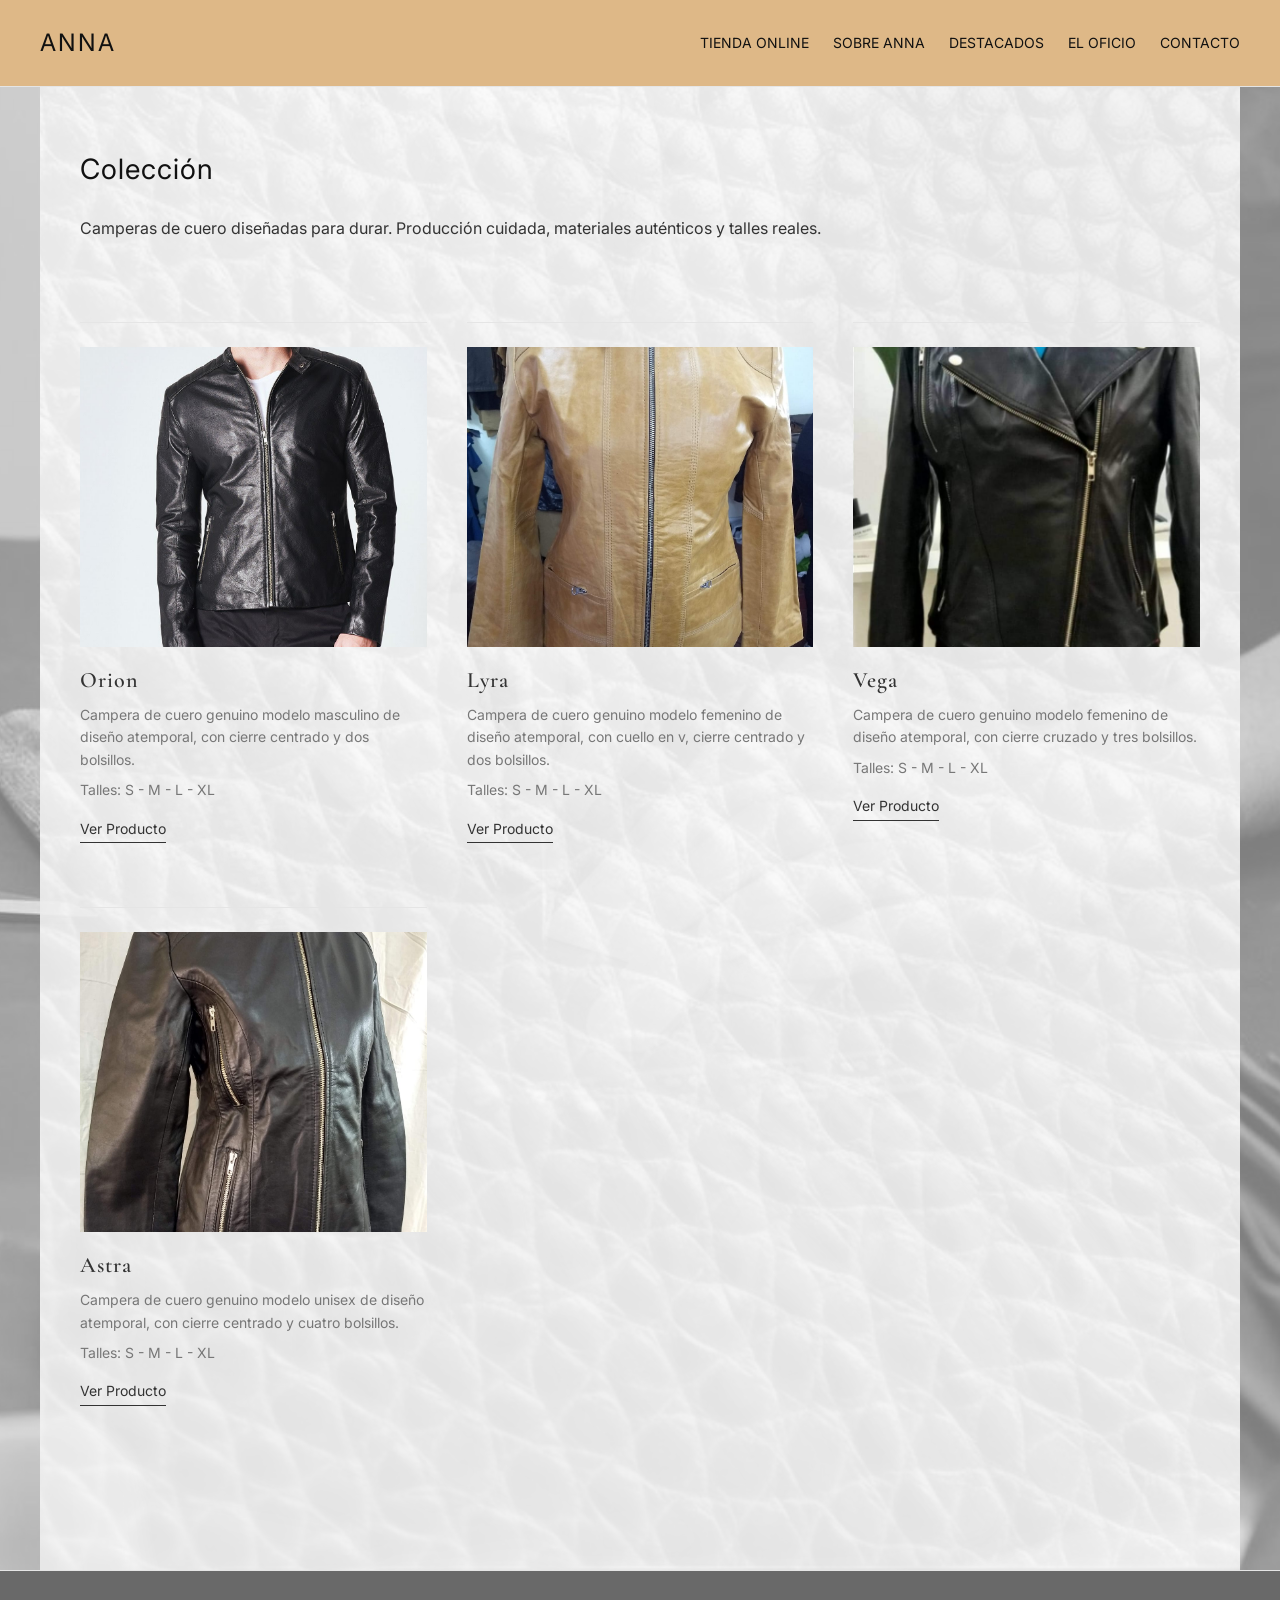
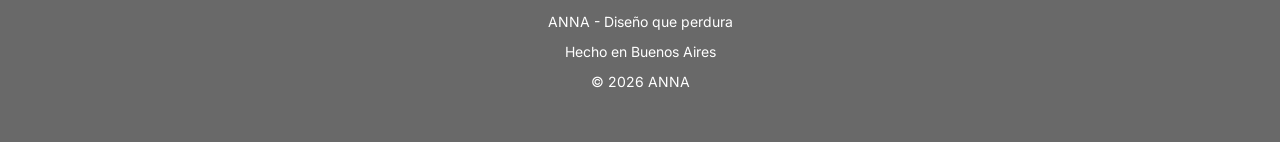
==== pages/coleccion.html @ 4c932712 "se agrega archivos version uno proyecto" ====
<!DOCTYPE html>
<html lang="en">
<head>
    <meta charset="UTF-8">
    <meta name="viewport" content="width=device-width, initial-scale=1.0">
    <link rel="stylesheet" href="../styles/styles.css">
    <link rel="preconnect" href="https://fonts.googleapis.com">
    <link rel="preconnect" href="https://fonts.gstatic.com" crossorigin>
    <link href="https://fonts.googleapis.com/css2?family=Inter:wght@300;400;500&family=Cormorant+Garamond:wght@400;500&display=swap" rel="stylesheet">
    <link href="https://fonts.googleapis.com/css2?family=Inter:wght@300;400;500&family=Cormorant+Garamond:wght@400;500&family=Playfair+Display:wght@400;500&display=swap" rel="stylesheet">
    <title>ANNA - Colección</title>
</head>

<body>
    <!-- HEADER -->
    <header>
        <div>
            <!-- LOGO -->
            <a href="../index.html">
                <h1>ANNA</h1>
            </a>
        </div>

        <nav>
            <ul>
                <li><a href="#">Tienda Online</a></li>
                <li><a href="../index.html#sobre-anna">Sobre ANNA</a></li>
                <li><a href="../index.html#destacados">Destacados</a></li>
                <li><a href="../index.html#oficio">El Oficio</a></li>
                <li><a href="../index.html#contacto">Contacto</a></li>
            </ul>
        </nav>

    </header>

    <!-- MAIN -->
    <main>
        <!-- INTRO COLECCIÓN -->
        <div class="contenedor">

            <section>
                <h2>Colección</h2>
                <p>
                    Camperas de cuero diseñadas para durar.
                    Producción cuidada, materiales auténticos y talles reales.
                </p>
            </section>

            <!-- LISTADO DE PRODUCTOS -->
            <section>

                <div class="grilla-productos">

                    <article>
                        <div class="imagen-producto">
                            <img src="../images/modelo-orion-01.png" alt="Campera de cuero">
                        </div>
                        
                        <h3>Orion</h3>
                        <p>Campera de cuero genuino modelo masculino de diseño atemporal, con cierre centrado y dos bolsillos.</p>
                        <p>Talles: S - M - L - XL</p>
                        <a href="#" class="btn-secundario">Ver Producto</a>
                    </article>

                    <article>
                        <div class="imagen-producto">
                            <img src="../images/modelo-lyra-01.png" alt="Campera de cuero">
                        </div>
                        
                        <h3>Lyra</h3>
                        <p>Campera de cuero genuino modelo femenino de diseño atemporal, con cuello en v, cierre centrado y dos bolsillos.</p>
                        <p>Talles: S - M - L - XL</p>
                        <a href="#" class="btn-secundario">Ver Producto</a>
                    </article>

                    <article>
                        <div class="imagen-producto">
                            <img src="../images/modelo-vega-01.png" alt="Campera de cuero">
                        </div>

                        <h3>Vega</h3>
                        <p>Campera de cuero genuino modelo femenino de diseño atemporal, con cierre cruzado y tres bolsillos.</p>
                        <p>Talles: S - M - L - XL</p>
                        <a href="#" class="btn-secundario">Ver Producto</a>
                    </article>

                    <article>
                        <div class="imagen-producto">
                            <img src="../images/modelo-astra-01.png" alt="Campera de cuero">
                        </div>

                        <h3>Astra</h3>
                        <p>Campera de cuero genuino modelo unisex de diseño atemporal, con cierre centrado y cuatro bolsillos.</p>
                        <p>Talles: S - M - L - XL</p>
                        <a href="#" class="btn-secundario">Ver Producto</a>
                    </article>

                </div>

            </section>

        </div>
    </main>

    <!-- FOOTER -->
    <footer>
        <p>ANNA - Diseño que perdura</p>
        <p>Hecho en Buenos Aires</p>
        <p>&copy; 2026 ANNA</p>
    </footer>

</body>
</html>
---- styles/styles.css ----
/* RESET */
* {
    margin: 0;
    padding: 0;
    box-sizing: border-box;
}

/* VARIABLES DE COLOR */
:root {
    --negro: #111;
    --gris-oscuro: #333;
    --gris-medio: #777;
    --gris-claro: #e5e5e5;
    --blanco: #fff;
}

/* ESTILOS GENERALES */
body {
    font-family: 'Inter', sans-serif;
    background-color: var(--blanco);
    color: var(--gris-oscuro);
    line-height: 1.6;
}

/* LINKS */
a {
    text-decoration: none;
    color: var(--negro);
}

a:hover {
    opacity: 0.7;
}

/* HEADER */
header {
    display: flex;
    justify-content: space-between;
    align-items: center;
    padding: 24px 40px;
    border-bottom: 1px solid var(--gris-claro);
    /* Opcion 1 burlywood */
    /* Opcion 2 whitesmoke */
    background-color: burlywood;
}

header h1 {
    font-size: 24px;
    letter-spacing: 2px;
    font-weight: normal;
}

/* NAV */
nav ul {
    list-style: none;
    display: flex;
    gap: 24px;
}

nav a {
    font-size: 14px;
    text-transform: uppercase;
    color: var(--negro);
}

/* MAIN */
main {
    position: relative;
    width: 100%;
    z-index: 1;
}

    /* CAPA 1: FONDO TOTAL */
main::before {
    content: "";
    position: absolute;
    inset: 0;

    background-image: url("../images/taller-fondo.jpg");
    background-size: cover;
    background-position: center;

    filter: grayscale(100%);
    opacity: 0.50;

    z-index: -2;
}

    /* CAPA 2: CONTENIDO */
.contenedor {
    position: relative;
    max-width: 1200px;
    margin: 0 auto;
    padding: 60px 40px;

    background-color: rgba(255, 255, 255, 0.92);

    z-index: 1;
}

    /* CAPA 2: FONDO */
.contenedor::before {
    content: "";
    position: absolute;
    inset: 0;

    background-image: url("../images/cuero-fondo.jpg");
    background-size: cover;
    background-position: center;

    filter: grayscale(100%);
    opacity: 0.08;

    z-index: -1;
}
    

/* SECCIONES */
section {
    margin-bottom: 80px;
}

section h2 {
    font-size: 28px;
    font-weight: normal;
    margin-bottom: 24px;
    color: var(--negro);
}

/* HERO / PRESENTACION */
#hero {
    position: relative;
    padding: 80px 40px;
    margin-bottom: 100px;

    display: flex;
    flex-direction: column;
    justify-content: center;

    z-index: 1;
}

#hero::before {
    content: "";
    position: absolute;
    inset: 0;

    background-image: url("../images/fondo-hero.jpeg");
    background-size: cover;
    background-position: center;

    z-index: -1;
}

#hero h2 {
    font-family: 'Playfair Display', serif;
    font-size: 48px;
    font-weight: 500;
    line-height: 1.2;
    margin-bottom: 24px;
    color: whitesmoke;
}

#hero p {
    font-family: 'Inter', sans-serif;
    font-size: 16px;
    max-width: 500px;
    margin-bottom: 40px;
    color: whitesmoke;
}

#hero a {
    font-size: 14px;  
    padding-bottom: 4px;
}

/* DESTACADOS / COLECCIÓN */
section h2 {
    font-family: 'Inter', sans-serif;
    font-size: 28px;
    font-weight: 400;
    letter-spacing: 1px;
}

section article {
    border-top: 1px solid var(--gris-claro);
    padding: 24px 0;
}

section article h3 {
    font-size: 20px;
    font-weight: normal;
    margin-bottom: 8px;
}

section article p {
    font-size: 14px;
    color: var(--gris-medio);
    margin-bottom: 8px;
}

section article a {
    font-size: 14px;
    border-bottom: 1px solid var(--gris-oscuro);
    padding-bottom: 2px;
}

/* CONTACTO */
main div section ul {
    padding-top: 16px;
    display: flex;
    justify-content: space-around;
    align-items: center;
    gap: 8px;
}

#contacto ul {
    list-style: none;
}

#contacto li {
    margin-bottom: 12px;
}

#contacto p {
    padding-bottom: 12px;
}

/* FOOTER */
footer {
    border-top: 1px solid var(--gris-claro);
    padding: 40px;
    text-align: center;
    font-size: 14px;
    color: var(--blanco);
    background-color: dimgrey;
}

footer p {
    margin-bottom: 8px;
}

/* GRILLA DE PRODUCTOS */
.grilla-productos {
    display: grid;
    grid-template-columns: repeat(3, 1fr);
    gap: 40px;
}

.grilla-productos article {
    border-top: 1px solid var(--gris-claro);
    padding-top: 24px;
}

.grilla-productos article a {
    display: inline-block;
    margin-top: 8px;
}

.grilla-productos article h3 {
    font-family: 'Cormorant Garamond', serif;
    font-size: 22px;
    font-weight: 580;
    letter-spacing: 1px;
    margin-bottom: 6px;
}

/* IMAGENES DE PRODUCTO */
.imagen-producto {
    width: 100%;
    height: 300px;
    overflow: hidden;
    margin-bottom: 16px;
}

.imagen-producto img {
    width: 100%;
    height: 100%;
    object-fit: cover;
    display: block;
}

/* BOTON PRINCIPAL */
.btn-principal{
    display: inline-block;
    align-self: flex-end;
    margin-top: 40px;
    padding: 14px 32px;

    border: 1px solid var(--negro);
    color: var(--negro);
    background-color: burlywood;

    font-family: 'Inter', sans-serif;
    font-size: 14px;
    letter-spacing: 1px;
    text-transform: uppercase;

    transition: var(--negro) 0.3s ease, color 0.3s ease;
}

.btn-principal:hover {
    background-color: var(--negro);
    color: var(--blanco);
}

/* BOTON SECUNDARIO */
.btn-secundario {
    font-family: 'Inter', sans-serif;
    font-size: 14px;
    color: var(--gris-oscuro);
    border-bottom: 1px solid var(--gris-oscuro);
    padding-bottom: 2px;

    transition: opacity 0.2s ease;
}

.btn-secundario:hover {
    opacity: 0.6;
}
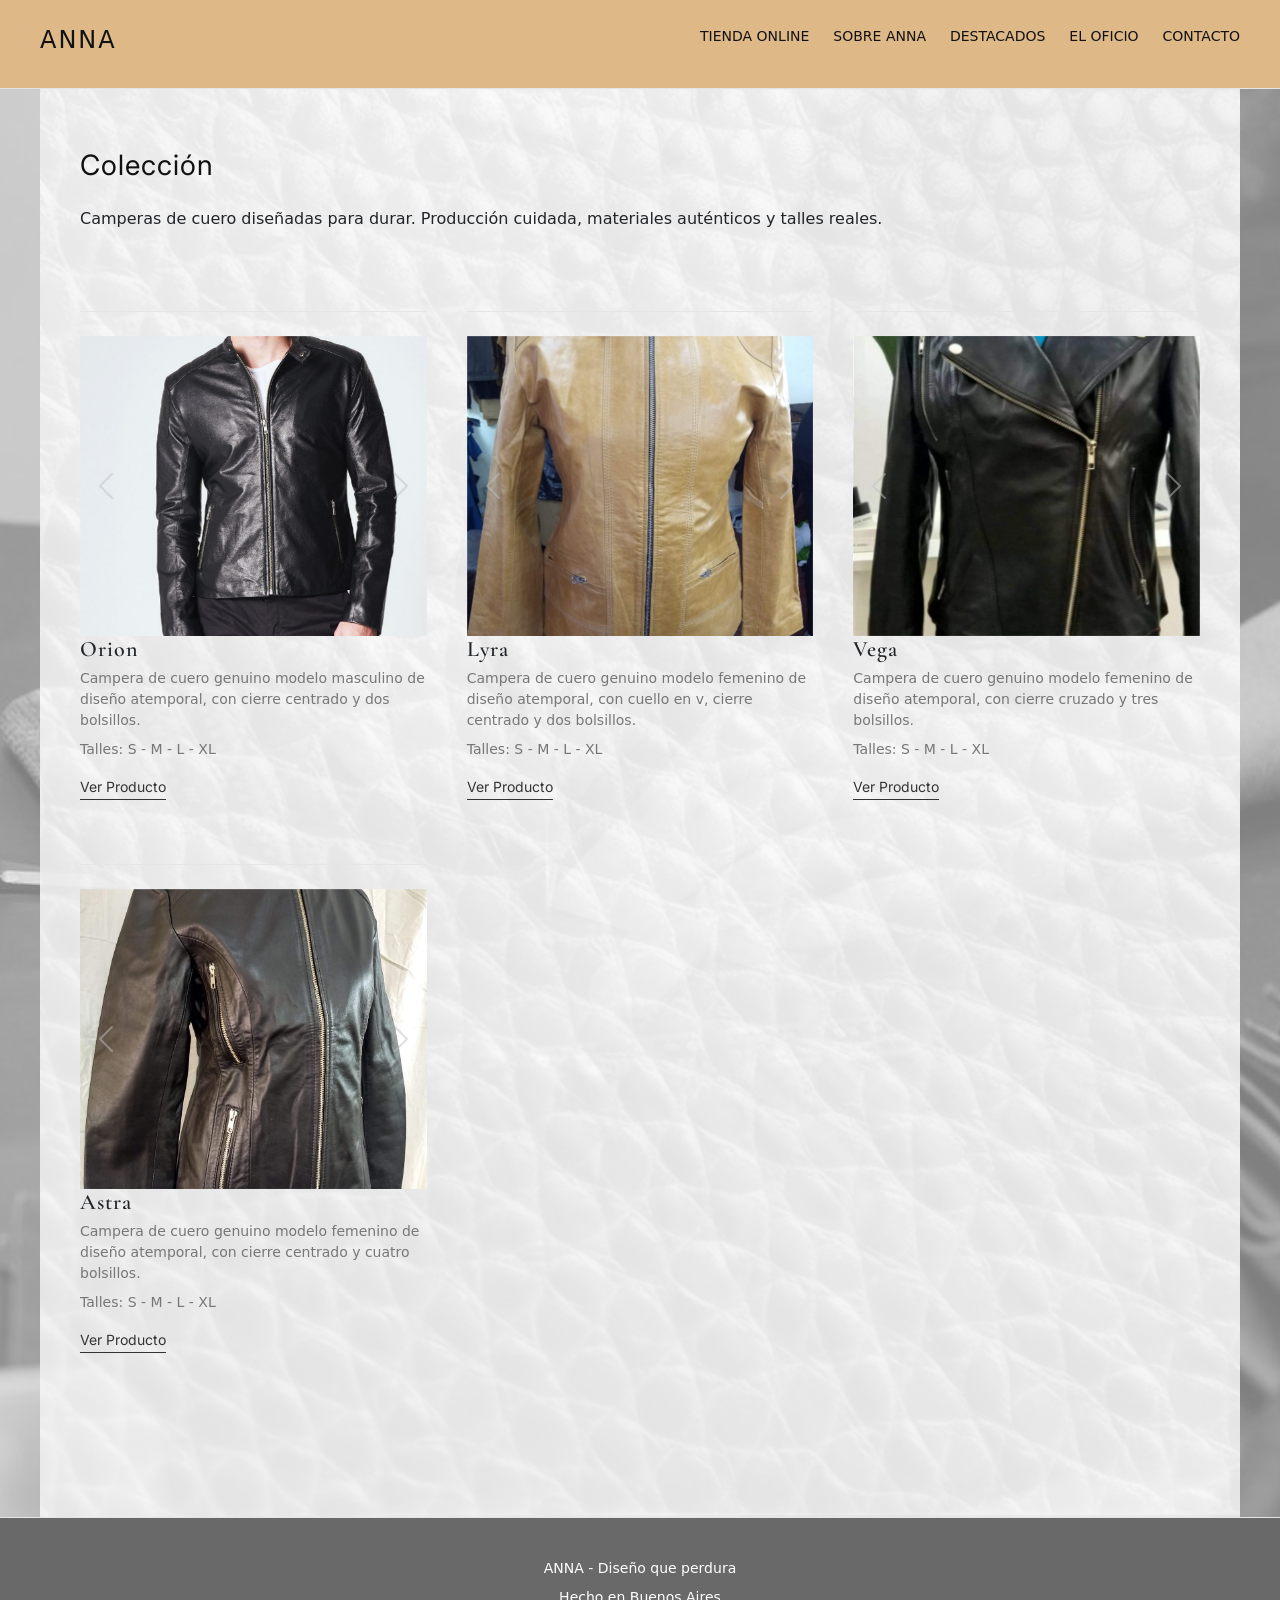
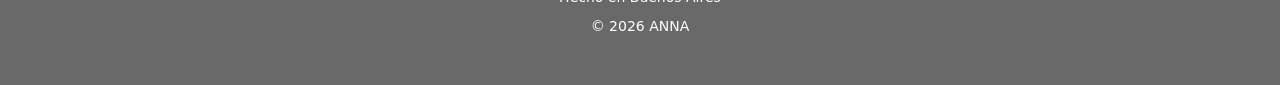
==== commit 06f0c961: "integro carrusel bootstrap en las imagenes de los productos" ====
--- a/pages/coleccion.html
+++ b/pages/coleccion.html
@@ -8,6 +8,7 @@
     <link rel="preconnect" href="https://fonts.gstatic.com" crossorigin>
     <link href="https://fonts.googleapis.com/css2?family=Inter:wght@300;400;500&family=Cormorant+Garamond:wght@400;500&display=swap" rel="stylesheet">
     <link href="https://fonts.googleapis.com/css2?family=Inter:wght@300;400;500&family=Cormorant+Garamond:wght@400;500&family=Playfair+Display:wght@400;500&display=swap" rel="stylesheet">
+    <link href="https://cdn.jsdelivr.net/npm/bootstrap@5.3.3/dist/css/bootstrap.min.css" rel="stylesheet">
     <title>ANNA - Colección</title>
 </head>
 
@@ -16,7 +17,7 @@
     <header>
         <div>
             <!-- LOGO -->
-            <a href="../index.html">
+            <a href="../index.html" class="logo">
                 <h1>ANNA</h1>
             </a>
         </div>
@@ -52,8 +53,34 @@
                 <div class="grilla-productos">
 
                     <article>
-                        <div class="imagen-producto">
-                            <img src="../images/modelo-orion-01.png" alt="Campera de cuero">
+                        <div id="carousel-orion" class="carousel slide" data-bs-ride="carousel">
+
+                            <div class="carousel-inner">
+
+                                <div class="carousel-item active">
+                                    <img src="../images/modelo-orion-01.png" class="d-block w-100" alt="Campera Orion">
+                                </div>
+
+                                <div class="carousel-item">
+                                    <img src="../images/modelo-orion-02.png" class="d-block w-100" alt="Campera Orion">
+                                </div>
+
+                                <div class="carousel-item">
+                                    <img src="../images/modelo-orion-03.png" class="d-block w-100" alt="Campera Orion">
+                                </div>
+
+                            </div>
+
+                            <!-- BOTÓN ANTERIOR -->
+                            <button class="carousel-control-prev" type="button" data-bs-target="#carousel-orion" data-bs-slide="prev">
+                                <span class="carousel-control-prev-icon"></span>
+                            </button>
+
+                            <!-- BOTÓN SIGUIENTE -->
+                            <button class="carousel-control-next" type="button" data-bs-target="#carousel-orion" data-bs-slide="next">
+                                <span class="carousel-control-next-icon"></span>
+                            </button>
+
                         </div>
                         
                         <h3>Orion</h3>
@@ -63,8 +90,34 @@
                     </article>
 
                     <article>
-                        <div class="imagen-producto">
-                            <img src="../images/modelo-lyra-01.png" alt="Campera de cuero">
+                        <div id="carousel-lyra" class="carousel slide" data-bs-ride="carousel">
+
+                            <div class="carousel-inner">
+
+                                <div class="carousel-item active">
+                                    <img src="../images/modelo-lyra-01.png" class="d-block w-100" alt="Campera lyra">
+                                </div>
+
+                                <div class="carousel-item">
+                                    <img src="../images/modelo-lyra-02.png" class="d-block w-100" alt="Campera lyra">
+                                </div>
+
+                                <div class="carousel-item">
+                                    <img src="../images/modelo-lyra-03.png" class="d-block w-100" alt="Campera lyra">
+                                </div>
+
+                            </div>
+
+                            <!-- BOTÓN ANTERIOR -->
+                            <button class="carousel-control-prev" type="button" data-bs-target="#carousel-lyra" data-bs-slide="prev">
+                                <span class="carousel-control-prev-icon"></span>
+                            </button>
+
+                            <!-- BOTÓN SIGUIENTE -->
+                            <button class="carousel-control-next" type="button" data-bs-target="#carousel-lyra" data-bs-slide="next">
+                                <span class="carousel-control-next-icon"></span>
+                            </button>
+
                         </div>
                         
                         <h3>Lyra</h3>
@@ -74,8 +127,34 @@
                     </article>
 
                     <article>
-                        <div class="imagen-producto">
-                            <img src="../images/modelo-vega-01.png" alt="Campera de cuero">
+                        <div id="carousel-vega" class="carousel slide" data-bs-ride="carousel">
+
+                            <div class="carousel-inner">
+
+                                <div class="carousel-item active">
+                                    <img src="../images/modelo-vega-01.png" class="d-block w-100" alt="Campera vega">
+                                </div>
+
+                                <div class="carousel-item">
+                                    <img src="../images/modelo-vega-02.png" class="d-block w-100" alt="Campera vega">
+                                </div>
+
+                                <div class="carousel-item">
+                                    <img src="../images/modelo-vega-03.png" class="d-block w-100" alt="Campera vega">
+                                </div>
+
+                            </div>
+
+                            <!-- BOTÓN ANTERIOR -->
+                            <button class="carousel-control-prev" type="button" data-bs-target="#carousel-vega" data-bs-slide="prev">
+                                <span class="carousel-control-prev-icon"></span>
+                            </button>
+
+                            <!-- BOTÓN SIGUIENTE -->
+                            <button class="carousel-control-next" type="button" data-bs-target="#carousel-vega" data-bs-slide="next">
+                                <span class="carousel-control-next-icon"></span>
+                            </button>
+
                         </div>
 
                         <h3>Vega</h3>
@@ -85,15 +164,43 @@
                     </article>
 
                     <article>
-                        <div class="imagen-producto">
-                            <img src="../images/modelo-astra-01.png" alt="Campera de cuero">
+                        <div id="carousel-astra" class="carousel slide" data-bs-ride="carousel">
+
+                            <div class="carousel-inner">
+
+                                <div class="carousel-item active">
+                                    <img src="../images/modelo-astra-01.png" class="d-block w-100" alt="Campera astra">
+                                </div>
+
+                                <div class="carousel-item">
+                                    <img src="../images/modelo-astra-02.png" class="d-block w-100" alt="Campera astra">
+                                </div>
+
+                                <div class="carousel-item">
+                                    <img src="../images/modelo-astra-03.png" class="d-block w-100" alt="Campera astra">
+                                </div>
+
+                            </div>
+
+                            <!-- BOTÓN ANTERIOR -->
+                            <button class="carousel-control-prev" type="button" data-bs-target="#carousel-astra" data-bs-slide="prev">
+                                <span class="carousel-control-prev-icon"></span>
+                            </button>
+
+                            <!-- BOTÓN SIGUIENTE -->
+                            <button class="carousel-control-next" type="button" data-bs-target="#carousel-astra" data-bs-slide="next">
+                                <span class="carousel-control-next-icon"></span>
+                            </button>
+
                         </div>
 
                         <h3>Astra</h3>
-                        <p>Campera de cuero genuino modelo unisex de diseño atemporal, con cierre centrado y cuatro bolsillos.</p>
-                        <p>Talles: S - M - L - XL</p>
-                        <a href="#" class="btn-secundario">Ver Producto</a>
-                    </article>
+                        <p>Campera de cuero genuino modelo femenino de diseño atemporal, con cierre centrado y cuatro bolsillos.</p>
+                        <p>Talles: S - M - L - XL</p>
+                        <a href="#" class="btn-secundario">Ver Producto</a>
+                    </article>
+
+                    
 
                 </div>
 
@@ -108,6 +215,6 @@
         <p>Hecho en Buenos Aires</p>
         <p>&copy; 2026 ANNA</p>
     </footer>
-
+    <script src="https://cdn.jsdelivr.net/npm/bootstrap@5.3.3/dist/js/bootstrap.bundle.min.js"></script>
 </body>
 </html>
--- a/styles/styles.css
+++ b/styles/styles.css
@@ -23,13 +23,15 @@
 }
 
 /* LINKS */
-a {
+a, a:visited, a:hover, a:active {
+    text-decoration: none !important;
+    color: inherit;
+}
+
+/* Logo */
+.logo, .logo:visited, .logo:hover, .logo:active {
+    color: var(--negro) !important;
     text-decoration: none;
-    color: var(--negro);
-}
-
-a:hover {
-    opacity: 0.7;
 }
 
 /* HEADER */
@@ -265,19 +267,28 @@
     margin-bottom: 6px;
 }
 
-/* IMAGENES DE PRODUCTO */
-.imagen-producto {
-    width: 100%;
-    height: 300px;
-    overflow: hidden;
-    margin-bottom: 16px;
-}
-
-.imagen-producto img {
-    width: 100%;
-    height: 100%;
-    object-fit: cover;
-    display: block;
+/* CAROUSEL */
+.carousel img {
+    height:300px;
+    object-fit:cover;
+}
+
+.carousel-control-prev,
+.carousel-control-next{
+opacity:0;
+transition:opacity 0.3s ease;
+}
+
+.carousel:hover .carousel-control-prev,
+.carousel:hover .carousel-control-next{
+opacity:1;
+}
+
+.carousel-control-prev-icon,
+.carousel-control-next-icon{
+filter:invert(25%);
+width:20px;
+height:20px;
 }
 
 /* BOTON PRINCIPAL */
@@ -319,3 +330,69 @@
     opacity: 0.6;
 }
 
+/* MQ */
+
+/* Ajustar contenido mobile */
+@media (max-width: 600px) {
+    .contenedor {
+        padding: 40px 20px;
+    }
+}
+
+/* Grilla Tablet */
+@media (max-width: 900px) {
+    .grilla-productos {
+        grid-template-columns: repeat(2, 1fr);
+    }
+}
+
+/* Grilla Mobile */
+@media (max-width: 600px) {
+    .grilla-productos {
+        grid-template-columns: 1fr;
+    }
+}
+
+/* Header responsive */
+@media (max-width: 600px) {
+    header {
+        flex-direction: column;
+        gap: 20px;
+    }
+
+    nav ul {
+        flex-direction: column;
+        gap: 10px;
+        align-items: center;
+    }
+}
+
+/* Hero responsive */
+
+@media (max-width: 600px) {
+    #hero {
+        padding: 80px 30px;
+    }
+
+    #hero h2 {
+        font-size: 34px;
+    }
+
+    #hero p {
+        font-size: 15px;
+    }
+}
+
+/* Imagenes de producto */
+@media (max-width: 600px) {
+    .imagen-producto {
+        height: 240px;
+    }
+}
+
+/* Boton principal */
+@media (max-width: 600px) {
+    .btn-principal {
+        align-self: center;
+    }
+}
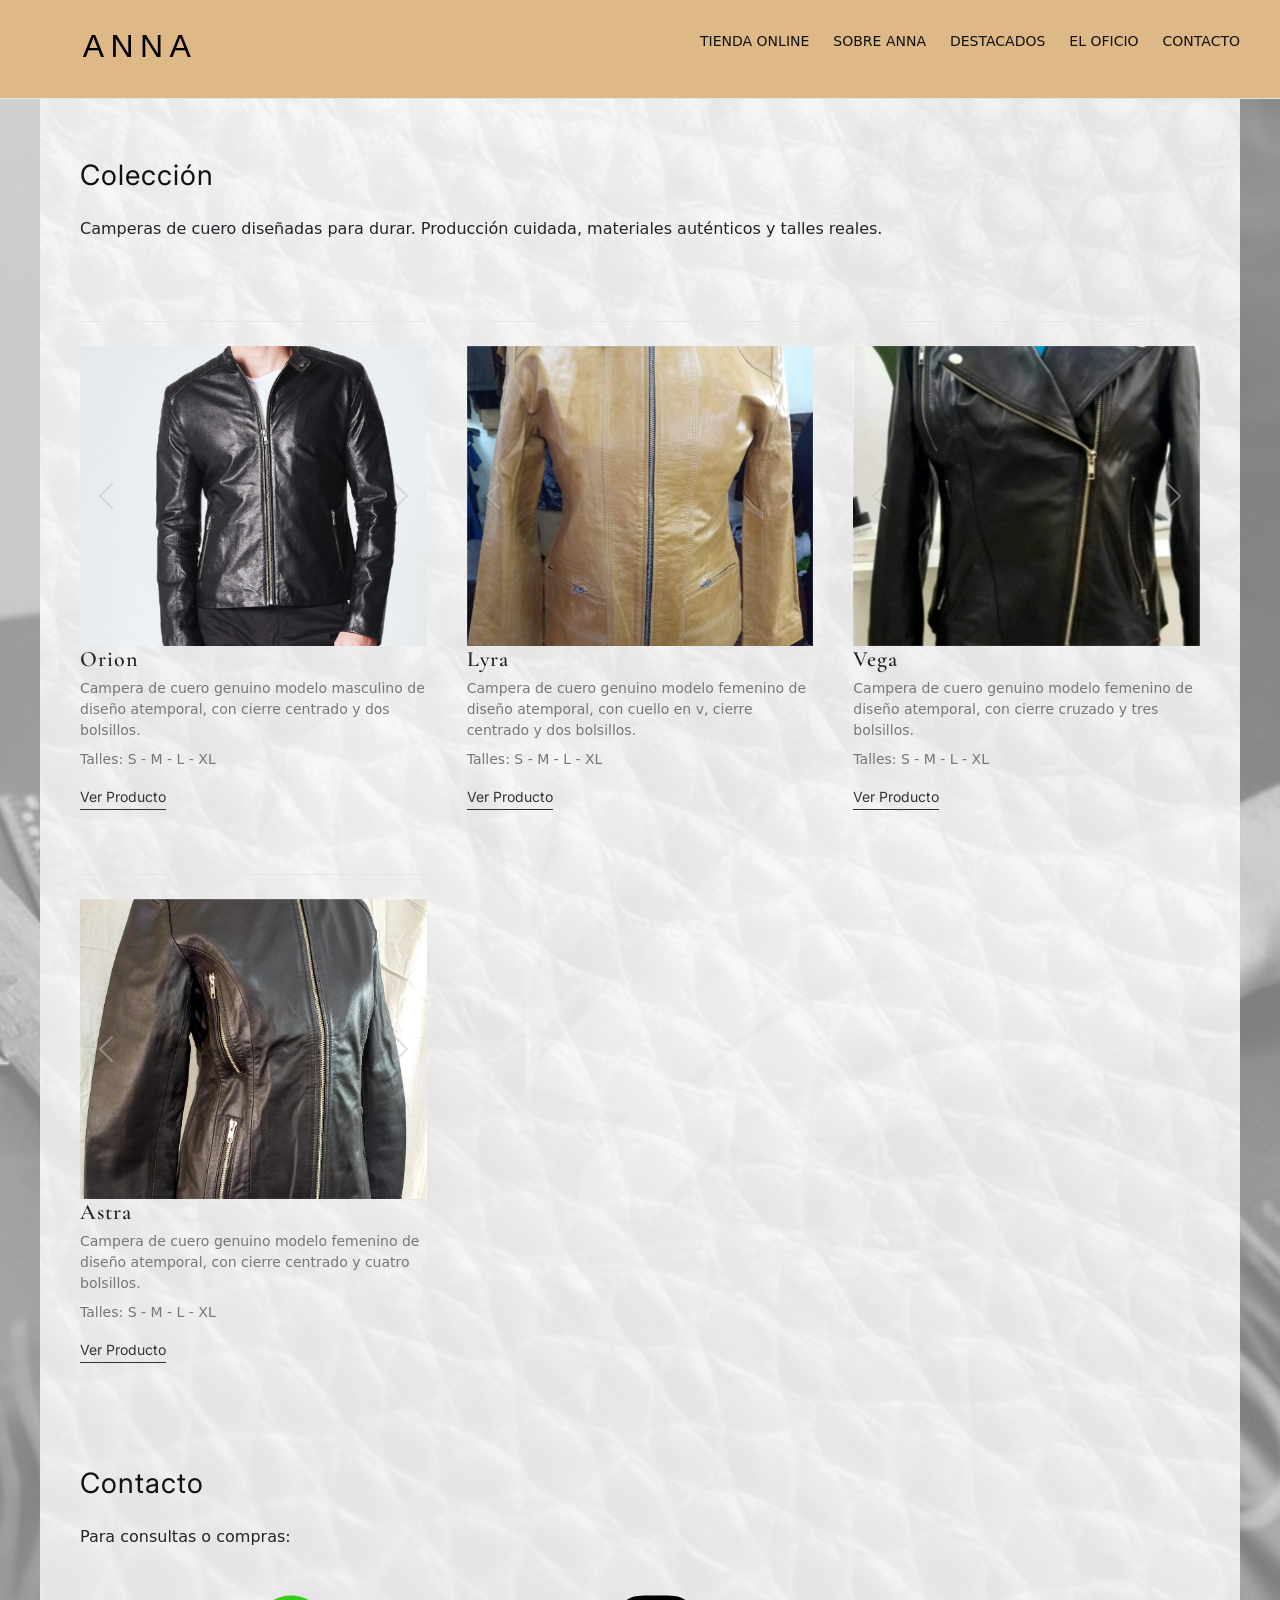
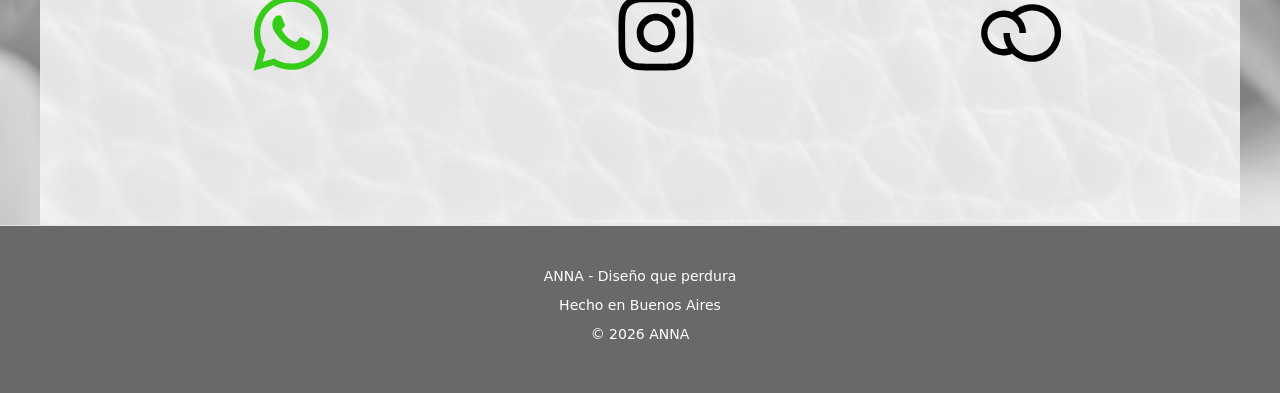
==== commit b92c5872: "agrego el logo como imagen y realizo ajustes en sus estilos" ====
--- a/pages/coleccion.html
+++ b/pages/coleccion.html
@@ -18,7 +18,7 @@
         <div>
             <!-- LOGO -->
             <a href="../index.html" class="logo">
-                <h1>ANNA</h1>
+                <img src="../images/logo-anna.svg" alt="ANNA">
             </a>
         </div>
 
@@ -206,6 +206,19 @@
 
             </section>
 
+            <section id="contacto">
+                <h2>Contacto</h2>
+
+                <p>Para consultas o compras:</p>
+
+                <ul>
+                    <li><a href="https://web.whatsapp.com/" target="_blank"><img src="../images/whatsapp.svg" alt="Logo Whatsapp"></a></li>
+                    <li><a href="https://www.instagram.com/" target="_blank"><img src="../images/instagram.svg" alt="Logo Instagram"></a></li>
+                    <li><a href="#"><img src="../images/tiendanube.svg" alt="Logo Tiendanube"></a></li>
+                </ul>
+
+            </section>
+
         </div>
     </main>
 
--- a/styles/styles.css
+++ b/styles/styles.css
@@ -29,9 +29,10 @@
 }
 
 /* Logo */
-.logo, .logo:visited, .logo:hover, .logo:active {
-    color: var(--negro) !important;
-    text-decoration: none;
+.logo img {
+    height:50px;
+    width:auto;
+    display:block;
 }
 
 /* HEADER */
@@ -228,6 +229,11 @@
     padding-bottom: 12px;
 }
 
+#contacto img {
+    height: 80px;
+    width: 80px;
+}
+
 /* FOOTER */
 footer {
     border-top: 1px solid var(--gris-claro);
@@ -396,3 +402,12 @@
         align-self: center;
     }
 }
+
+/* Logo Mobile */
+@media (max-width:768px) {
+
+    .logo img {
+        height:28px;
+    }
+
+}
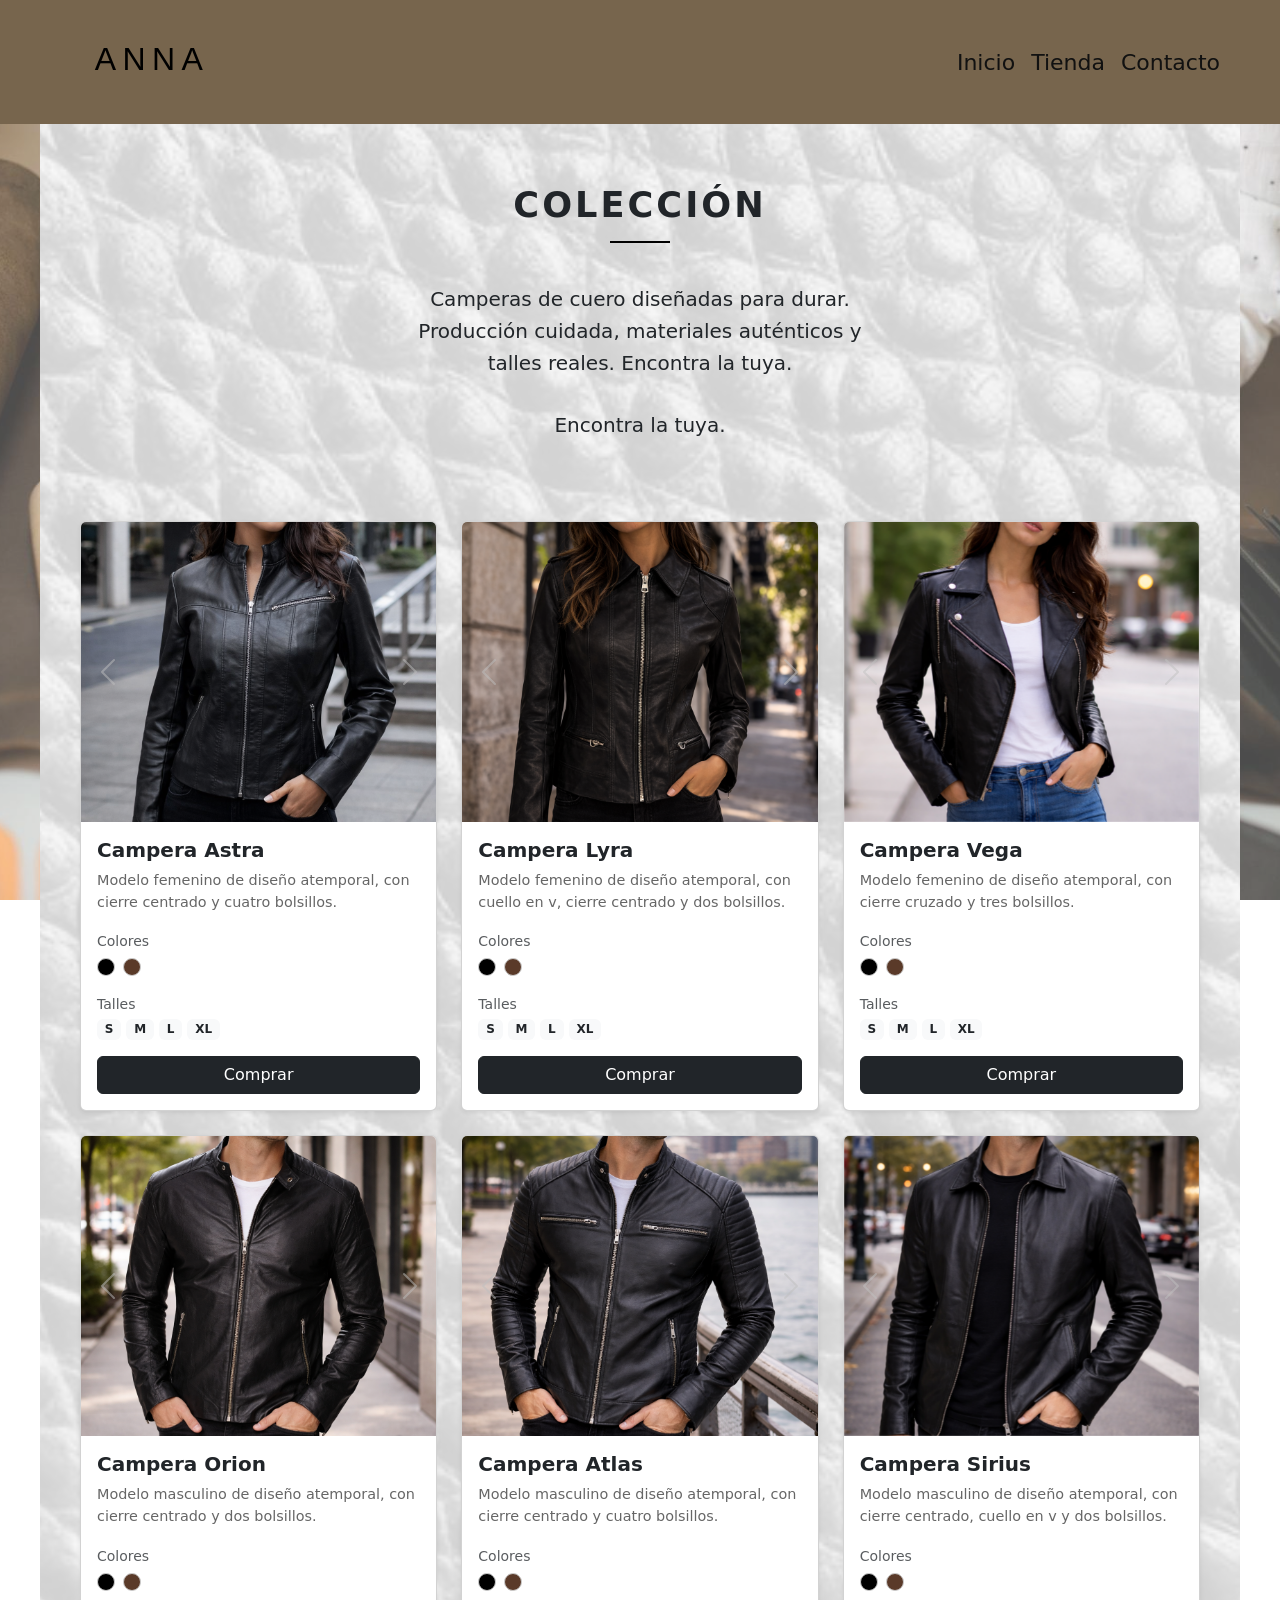
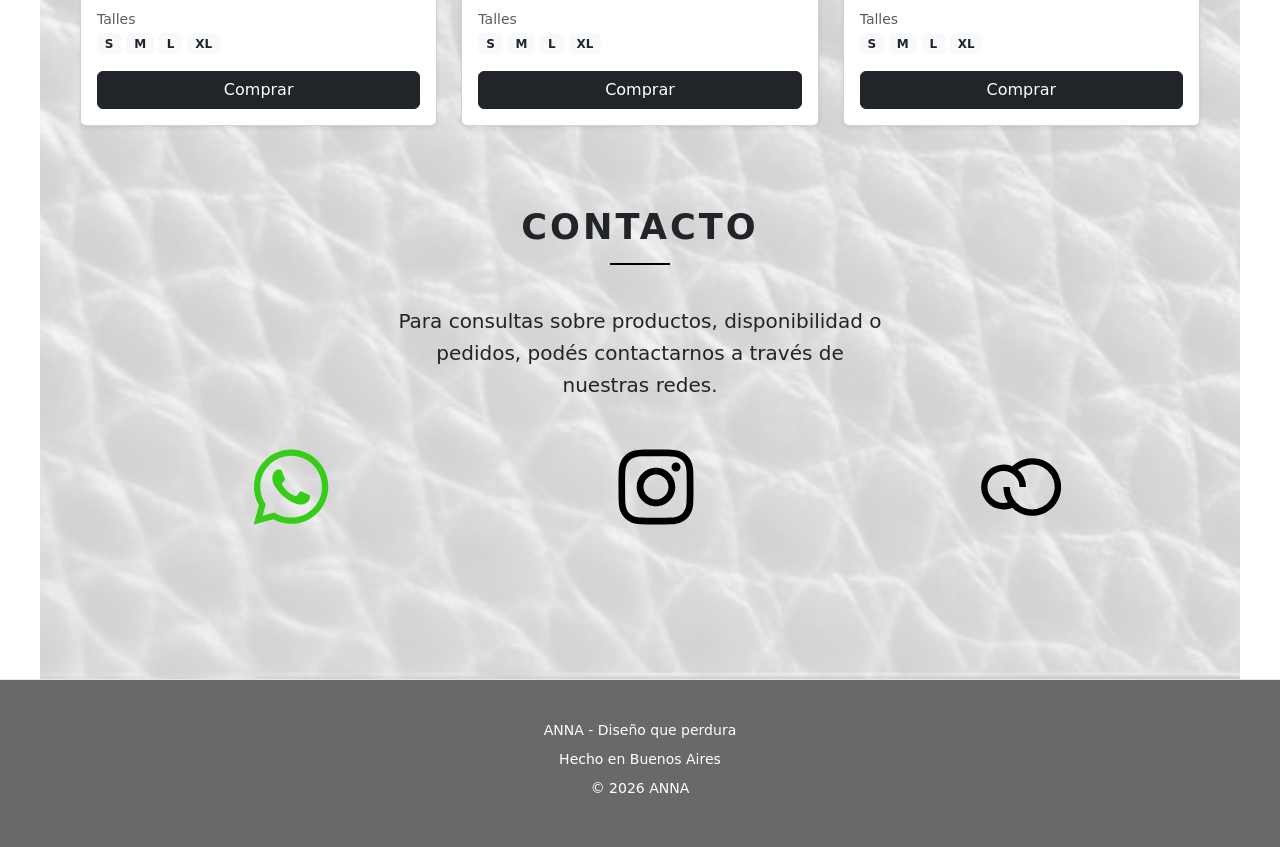
==== commit 387f2d6e: "migracion a sass casi terminada" ====
--- a/pages/coleccion.html
+++ b/pages/coleccion.html
@@ -3,7 +3,7 @@
 <head>
     <meta charset="UTF-8">
     <meta name="viewport" content="width=device-width, initial-scale=1.0">
-    <link rel="stylesheet" href="../styles/styles.css">
+    <link rel="stylesheet" href="../css/styles.css">
     <link rel="preconnect" href="https://fonts.googleapis.com">
     <link rel="preconnect" href="https://fonts.gstatic.com" crossorigin>
     <link href="https://fonts.googleapis.com/css2?family=Inter:wght@300;400;500&family=Cormorant+Garamond:wght@400;500&display=swap" rel="stylesheet">
@@ -15,23 +15,33 @@
 <body>
     <!-- HEADER -->
     <header>
-        <div>
-            <!-- LOGO -->
-            <a href="../index.html" class="logo">
-                <img src="../images/logo-anna.svg" alt="ANNA">
-            </a>
-        </div>
-
-        <nav>
-            <ul>
-                <li><a href="#">Tienda Online</a></li>
-                <li><a href="../index.html#sobre-anna">Sobre ANNA</a></li>
-                <li><a href="../index.html#destacados">Destacados</a></li>
-                <li><a href="../index.html#oficio">El Oficio</a></li>
-                <li><a href="../index.html#contacto">Contacto</a></li>
-            </ul>
+        <nav class="navbar navbar-expand-lg navbar-dark">
+            <div class="container-fluid">
+
+                <!-- Logo -->
+                <a class="navbar-brand" href="../index.html"><img class="logo" src="../images/logo-anna.svg" alt="Logo Anna"></a>
+
+                <!-- Botón hamburguesa (solo aparece cuando colapsa) -->
+                <button 
+                    class="navbar-toggler" 
+                    type="button" 
+                    data-bs-toggle="collapse" 
+                    data-bs-target="#menuNav"
+                >
+                <span class="navbar-toggler-icon"></span>
+                </button>
+
+                <!-- Menú -->
+                <div class="collapse navbar-collapse" id="menuNav">
+                <ul class="navbar-nav ms-auto">
+                    <li class="nav-item"><a class="nav-link" href="../index.html">Inicio</a></li>
+                    <li class="nav-item"><a class="nav-link" href="https://anna211.mitiendanube.com/" target="_blank">Tienda</a></li>
+                    <li class="nav-item"><a class="nav-link" href="#contacto">Contacto</a></li>
+                </ul>
+                </div>
+
+            </div>
         </nav>
-
     </header>
 
     <!-- MAIN -->
@@ -40,181 +50,470 @@
         <div class="contenedor">
 
             <section>
-                <h2>Colección</h2>
-                <p>
+                <h2 class="section-title">Colección</h2>
+                <p class="coleccion-texto">
                     Camperas de cuero diseñadas para durar.
                     Producción cuidada, materiales auténticos y talles reales.
+                    Encontra la tuya.
+                </p>
+                <p class="coleccion-texto">
+                    Encontra la tuya.
                 </p>
             </section>
 
             <!-- LISTADO DE PRODUCTOS -->
-            <section>
-
-                <div class="grilla-productos">
-
-                    <article>
-                        <div id="carousel-orion" class="carousel slide" data-bs-ride="carousel">
-
-                            <div class="carousel-inner">
-
-                                <div class="carousel-item active">
-                                    <img src="../images/modelo-orion-01.png" class="d-block w-100" alt="Campera Orion">
-                                </div>
-
-                                <div class="carousel-item">
-                                    <img src="../images/modelo-orion-02.png" class="d-block w-100" alt="Campera Orion">
-                                </div>
-
-                                <div class="carousel-item">
-                                    <img src="../images/modelo-orion-03.png" class="d-block w-100" alt="Campera Orion">
-                                </div>
-
-                            </div>
-
-                            <!-- BOTÓN ANTERIOR -->
-                            <button class="carousel-control-prev" type="button" data-bs-target="#carousel-orion" data-bs-slide="prev">
-                                <span class="carousel-control-prev-icon"></span>
-                            </button>
-
-                            <!-- BOTÓN SIGUIENTE -->
-                            <button class="carousel-control-next" type="button" data-bs-target="#carousel-orion" data-bs-slide="next">
-                                <span class="carousel-control-next-icon"></span>
-                            </button>
-
+            <section class="productos-container">
+
+                <div class="row g-4">
+
+                    <div class="col-md-4">
+                        <div class="card producto-card shadow-sm h-100">
+
+                            <!-- Carousel -->
+                            <div id="carousel-astra" class="carousel slide" data-bs-ride="carousel">
+                                <div class="carousel-inner">
+
+                                    <div class="carousel-item active">
+                                        <img src="../images/modelo-astra-01.jpg" class="d-block w-100" alt="Campera astra">
+                                    </div>
+
+                                    <div class="carousel-item">
+                                        <img src="../images/modelo-astra-02.jpg" class="d-block w-100" alt="Campera astra">
+                                    </div>
+
+                                    <div class="carousel-item">
+                                        <img src="../images/modelo-astra-03.jpg" class="d-block w-100" alt="Campera astra">
+                                    </div>
+
+                                </div>
+
+                                <button class="carousel-control-prev" type="button" data-bs-target="#carousel-astra" data-bs-slide="prev">
+                                    <span class="carousel-control-prev-icon"></span>
+                                </button>
+
+                                <button class="carousel-control-next" type="button" data-bs-target="#carousel-astra" data-bs-slide="next">
+                                    <span class="carousel-control-next-icon"></span>
+                                </button>
+                            </div>
+
+                            <!-- Info -->
+                            <div class="card-body">
+
+                                <h5 class="card-title">Campera Astra</h5>
+
+                                <p class="card-text">
+                                    Modelo femenino de diseño atemporal, con cierre centrado y cuatro bolsillos.
+                                </p>
+
+                                <!-- colores -->
+                                <div class="mb-3">
+                                    <small class="text-muted">Colores</small>
+
+                                    <div class="color-container">
+                                        <span class="color negro"></span>
+                                        <span class="color marron"></span>
+                                    </div>
+
+                                </div>
+
+                                <!-- talles -->
+                                <div class="mb-3">
+                                    <small class="text-muted">Talles</small>
+
+                                    <div class="talles">
+                                        <span class="badge bg-light text-dark">S</span>
+                                        <span class="badge bg-light text-dark">M</span>
+                                        <span class="badge bg-light text-dark">L</span>
+                                        <span class="badge bg-light text-dark">XL</span>
+                                    </div>
+
+                                </div>
+
+                                <!-- boton -->
+                                <a href="https://anna211.mitiendanube.com/productos/campera-de-cuero-anna-astra/" target="_blank" class="btn btn-dark w-100">
+                                    Comprar
+                                </a>
+
+                            </div>
                         </div>
-                        
-                        <h3>Orion</h3>
-                        <p>Campera de cuero genuino modelo masculino de diseño atemporal, con cierre centrado y dos bolsillos.</p>
-                        <p>Talles: S - M - L - XL</p>
-                        <a href="#" class="btn-secundario">Ver Producto</a>
-                    </article>
-
-                    <article>
-                        <div id="carousel-lyra" class="carousel slide" data-bs-ride="carousel">
-
-                            <div class="carousel-inner">
-
-                                <div class="carousel-item active">
-                                    <img src="../images/modelo-lyra-01.png" class="d-block w-100" alt="Campera lyra">
-                                </div>
-
-                                <div class="carousel-item">
-                                    <img src="../images/modelo-lyra-02.png" class="d-block w-100" alt="Campera lyra">
-                                </div>
-
-                                <div class="carousel-item">
-                                    <img src="../images/modelo-lyra-03.png" class="d-block w-100" alt="Campera lyra">
-                                </div>
-
-                            </div>
-
-                            <!-- BOTÓN ANTERIOR -->
-                            <button class="carousel-control-prev" type="button" data-bs-target="#carousel-lyra" data-bs-slide="prev">
-                                <span class="carousel-control-prev-icon"></span>
-                            </button>
-
-                            <!-- BOTÓN SIGUIENTE -->
-                            <button class="carousel-control-next" type="button" data-bs-target="#carousel-lyra" data-bs-slide="next">
-                                <span class="carousel-control-next-icon"></span>
-                            </button>
-
+                    </div>
+
+                    <div class="col-md-4">
+                        <div class="card producto-card shadow-sm h-100">
+
+                            <!-- Carousel -->
+                            <div id="carousel-lyra" class="carousel slide" data-bs-ride="carousel">
+                                <div class="carousel-inner">
+
+                                    <div class="carousel-item active">
+                                        <img src="../images/modelo-lyra-01.jpg" class="d-block w-100" alt="Campera lyra">
+                                    </div>
+
+                                    <div class="carousel-item">
+                                        <img src="../images/modelo-lyra-02.jpg" class="d-block w-100" alt="Campera lyra">
+                                    </div>
+
+                                    <div class="carousel-item">
+                                        <img src="../images/modelo-lyra-03.jpg" class="d-block w-100" alt="Campera lyra">
+                                    </div>
+
+                                </div>
+
+                                <button class="carousel-control-prev" type="button" data-bs-target="#carousel-lyra" data-bs-slide="prev">
+                                    <span class="carousel-control-prev-icon"></span>
+                                </button>
+
+                                <button class="carousel-control-next" type="button" data-bs-target="#carousel-lyra" data-bs-slide="next">
+                                    <span class="carousel-control-next-icon"></span>
+                                </button>
+                            </div>
+
+                            <!-- Info -->
+                            <div class="card-body">
+
+                                <h5 class="card-title">Campera Lyra</h5>
+
+                                <p class="card-text">
+                                    Modelo femenino de diseño atemporal, con cuello en v, cierre centrado y dos bolsillos.
+                                </p>
+
+                                <!-- colores -->
+                                <div class="mb-3">
+                                    <small class="text-muted">Colores</small>
+
+                                    <div class="color-container">
+                                        <span class="color negro"></span>
+                                        <span class="color marron"></span>
+                                    </div>
+
+                                </div>
+
+                                <!-- talles -->
+                                <div class="mb-3">
+                                    <small class="text-muted">Talles</small>
+
+                                    <div class="talles">
+                                        <span class="badge bg-light text-dark">S</span>
+                                        <span class="badge bg-light text-dark">M</span>
+                                        <span class="badge bg-light text-dark">L</span>
+                                        <span class="badge bg-light text-dark">XL</span>
+                                    </div>
+
+                                </div>
+
+                                <!-- boton -->
+                                <a href="https://anna211.mitiendanube.com/productos/campera-de-cuero-anna-lyra/" target="_blank" class="btn btn-dark w-100">
+                                    Comprar
+                                </a>
+
+                            </div>
                         </div>
-                        
-                        <h3>Lyra</h3>
-                        <p>Campera de cuero genuino modelo femenino de diseño atemporal, con cuello en v, cierre centrado y dos bolsillos.</p>
-                        <p>Talles: S - M - L - XL</p>
-                        <a href="#" class="btn-secundario">Ver Producto</a>
-                    </article>
-
-                    <article>
-                        <div id="carousel-vega" class="carousel slide" data-bs-ride="carousel">
-
-                            <div class="carousel-inner">
-
-                                <div class="carousel-item active">
-                                    <img src="../images/modelo-vega-01.png" class="d-block w-100" alt="Campera vega">
-                                </div>
-
-                                <div class="carousel-item">
-                                    <img src="../images/modelo-vega-02.png" class="d-block w-100" alt="Campera vega">
-                                </div>
-
-                                <div class="carousel-item">
-                                    <img src="../images/modelo-vega-03.png" class="d-block w-100" alt="Campera vega">
-                                </div>
-
-                            </div>
-
-                            <!-- BOTÓN ANTERIOR -->
-                            <button class="carousel-control-prev" type="button" data-bs-target="#carousel-vega" data-bs-slide="prev">
-                                <span class="carousel-control-prev-icon"></span>
-                            </button>
-
-                            <!-- BOTÓN SIGUIENTE -->
-                            <button class="carousel-control-next" type="button" data-bs-target="#carousel-vega" data-bs-slide="next">
-                                <span class="carousel-control-next-icon"></span>
-                            </button>
-
+                    </div>
+                    
+                    <div class="col-md-4">
+                        <div class="card producto-card shadow-sm h-100">
+
+                            <!-- Carousel -->
+                            <div id="carousel-vega" class="carousel slide" data-bs-ride="carousel">
+                                <div class="carousel-inner">
+
+                                    <div class="carousel-item active">
+                                        <img src="../images/modelo-vega-01.jpg" class="d-block w-100" alt="Campera vega">
+                                    </div>
+
+                                    <div class="carousel-item">
+                                        <img src="../images/modelo-vega-02.jpg" class="d-block w-100" alt="Campera vega">
+                                    </div>
+
+                                    <div class="carousel-item">
+                                        <img src="../images/modelo-vega-03.jpg" class="d-block w-100" alt="Campera vega">
+                                    </div>
+
+                                </div>
+
+                                <button class="carousel-control-prev" type="button" data-bs-target="#carousel-vega" data-bs-slide="prev">
+                                    <span class="carousel-control-prev-icon"></span>
+                                </button>
+
+                                <button class="carousel-control-next" type="button" data-bs-target="#carousel-vega" data-bs-slide="next">
+                                    <span class="carousel-control-next-icon"></span>
+                                </button>
+                            </div>
+
+                            <!-- Info -->
+                            <div class="card-body">
+
+                                <h5 class="card-title">Campera Vega</h5>
+
+                                <p class="card-text">
+                                    Modelo femenino de diseño atemporal, con cierre cruzado y tres bolsillos.
+                                </p>
+
+                                <!-- colores -->
+                                <div class="mb-3">
+                                    <small class="text-muted">Colores</small>
+
+                                    <div class="color-container">
+                                        <span class="color negro"></span>
+                                        <span class="color marron"></span>
+                                    </div>
+
+                                </div>
+
+                                <!-- talles -->
+                                <div class="mb-3">
+                                    <small class="text-muted">Talles</small>
+
+                                    <div class="talles">
+                                        <span class="badge bg-light text-dark">S</span>
+                                        <span class="badge bg-light text-dark">M</span>
+                                        <span class="badge bg-light text-dark">L</span>
+                                        <span class="badge bg-light text-dark">XL</span>
+                                    </div>
+
+                                </div>
+
+                                <!-- boton -->
+                                <a href="https://anna211.mitiendanube.com/productos/campera-de-cuero-anna-vega/" target="_blank" class="btn btn-dark w-100">
+                                    Comprar
+                                </a>
+
+                            </div>
                         </div>
-
-                        <h3>Vega</h3>
-                        <p>Campera de cuero genuino modelo femenino de diseño atemporal, con cierre cruzado y tres bolsillos.</p>
-                        <p>Talles: S - M - L - XL</p>
-                        <a href="#" class="btn-secundario">Ver Producto</a>
-                    </article>
-
-                    <article>
-                        <div id="carousel-astra" class="carousel slide" data-bs-ride="carousel">
-
-                            <div class="carousel-inner">
-
-                                <div class="carousel-item active">
-                                    <img src="../images/modelo-astra-01.png" class="d-block w-100" alt="Campera astra">
-                                </div>
-
-                                <div class="carousel-item">
-                                    <img src="../images/modelo-astra-02.png" class="d-block w-100" alt="Campera astra">
-                                </div>
-
-                                <div class="carousel-item">
-                                    <img src="../images/modelo-astra-03.png" class="d-block w-100" alt="Campera astra">
-                                </div>
-
-                            </div>
-
-                            <!-- BOTÓN ANTERIOR -->
-                            <button class="carousel-control-prev" type="button" data-bs-target="#carousel-astra" data-bs-slide="prev">
-                                <span class="carousel-control-prev-icon"></span>
-                            </button>
-
-                            <!-- BOTÓN SIGUIENTE -->
-                            <button class="carousel-control-next" type="button" data-bs-target="#carousel-astra" data-bs-slide="next">
-                                <span class="carousel-control-next-icon"></span>
-                            </button>
-
+                    </div>
+
+                    <div class="col-md-4">
+                        <div class="card producto-card shadow-sm h-100">
+
+                            <!-- Carousel -->
+                            <div id="carousel-orion" class="carousel slide" data-bs-ride="carousel">
+                                <div class="carousel-inner">
+
+                                    <div class="carousel-item active">
+                                        <img src="../images/modelo-orion-01.jpg" class="d-block w-100" alt="Campera orion">
+                                    </div>
+
+                                    <div class="carousel-item">
+                                        <img src="../images/modelo-orion-02.jpg" class="d-block w-100" alt="Campera orion">
+                                    </div>
+
+                                    <div class="carousel-item">
+                                        <img src="../images/modelo-orion-03.jpg" class="d-block w-100" alt="Campera orion">
+                                    </div>
+
+                                </div>
+
+                                <button class="carousel-control-prev" type="button" data-bs-target="#carousel-orion" data-bs-slide="prev">
+                                    <span class="carousel-control-prev-icon"></span>
+                                </button>
+
+                                <button class="carousel-control-next" type="button" data-bs-target="#carousel-orion" data-bs-slide="next">
+                                    <span class="carousel-control-next-icon"></span>
+                                </button>
+                            </div>
+
+                            <!-- Info -->
+                            <div class="card-body">
+
+                                <h5 class="card-title">Campera Orion</h5>
+
+                                <p class="card-text">
+                                    Modelo masculino de diseño atemporal, con cierre centrado y dos bolsillos.
+                                </p>
+
+                                <!-- colores -->
+                                <div class="mb-3">
+                                    <small class="text-muted">Colores</small>
+
+                                    <div class="color-container">
+                                        <span class="color negro"></span>
+                                        <span class="color marron"></span>
+                                    </div>
+
+                                </div>
+
+                                <!-- talles -->
+                                <div class="mb-3">
+                                    <small class="text-muted">Talles</small>
+
+                                    <div class="talles">
+                                        <span class="badge bg-light text-dark">S</span>
+                                        <span class="badge bg-light text-dark">M</span>
+                                        <span class="badge bg-light text-dark">L</span>
+                                        <span class="badge bg-light text-dark">XL</span>
+                                    </div>
+
+                                </div>
+
+                                <!-- boton -->
+                                <a href="https://anna211.mitiendanube.com/productos/campera-de-cuero-anna-orion/" target="_blank" class="btn btn-dark w-100">
+                                    Comprar
+                                </a>
+
+                            </div>
                         </div>
-
-                        <h3>Astra</h3>
-                        <p>Campera de cuero genuino modelo femenino de diseño atemporal, con cierre centrado y cuatro bolsillos.</p>
-                        <p>Talles: S - M - L - XL</p>
-                        <a href="#" class="btn-secundario">Ver Producto</a>
-                    </article>
-
-                    
+                    </div>
+
+                    <div class="col-md-4">
+                        <div class="card producto-card shadow-sm h-100">
+
+                            <!-- Carousel -->
+                            <div id="carousel-atlas" class="carousel slide" data-bs-ride="carousel">
+                                <div class="carousel-inner">
+
+                                    <div class="carousel-item active">
+                                        <img src="../images/modelo-atlas-01.jpg" class="d-block w-100" alt="Campera atlas">
+                                    </div>
+
+                                    <div class="carousel-item">
+                                        <img src="../images/modelo-atlas-02.jpg" class="d-block w-100" alt="Campera atlas">
+                                    </div>
+
+                                    <div class="carousel-item">
+                                        <img src="../images/modelo-atlas-03.jpg" class="d-block w-100" alt="Campera atlas">
+                                    </div>
+
+                                </div>
+
+                                <button class="carousel-control-prev" type="button" data-bs-target="#carousel-atlas" data-bs-slide="prev">
+                                    <span class="carousel-control-prev-icon"></span>
+                                </button>
+
+                                <button class="carousel-control-next" type="button" data-bs-target="#carousel-atlas" data-bs-slide="next">
+                                    <span class="carousel-control-next-icon"></span>
+                                </button>
+                            </div>
+
+                            <!-- Info -->
+                            <div class="card-body">
+
+                                <h5 class="card-title">Campera Atlas</h5>
+
+                                <p class="card-text">
+                                    Modelo masculino de diseño atemporal, con cierre centrado y cuatro bolsillos.
+                                </p>
+
+                                <!-- colores -->
+                                <div class="mb-3">
+                                    <small class="text-muted">Colores</small>
+
+                                    <div class="color-container">
+                                        <span class="color negro"></span>
+                                        <span class="color marron"></span>
+                                    </div>
+
+                                </div>
+
+                                <!-- talles -->
+                                <div class="mb-3">
+                                    <small class="text-muted">Talles</small>
+
+                                    <div class="talles">
+                                        <span class="badge bg-light text-dark">S</span>
+                                        <span class="badge bg-light text-dark">M</span>
+                                        <span class="badge bg-light text-dark">L</span>
+                                        <span class="badge bg-light text-dark">XL</span>
+                                    </div>
+
+                                </div>
+
+                                <!-- boton -->
+                                <a href="https://anna211.mitiendanube.com/productos/campera-de-cuero-anna-atlas/" target="_blank" class="btn btn-dark w-100">
+                                    Comprar
+                                </a>
+
+                            </div>
+                        </div>
+                    </div>
+
+                    <div class="col-md-4">
+                        <div class="card producto-card shadow-sm h-100">
+
+                            <!-- Carousel -->
+                            <div id="carousel-sirius" class="carousel slide" data-bs-ride="carousel">
+                                <div class="carousel-inner">
+
+                                    <div class="carousel-item active">
+                                        <img src="../images/modelo-sirius-01.jpg" class="d-block w-100" alt="Campera sirius">
+                                    </div>
+
+                                    <div class="carousel-item">
+                                        <img src="../images/modelo-sirius-02.jpg" class="d-block w-100" alt="Campera sirius">
+                                    </div>
+
+                                    <div class="carousel-item">
+                                        <img src="../images/modelo-sirius-03.jpg" class="d-block w-100" alt="Campera sirius">
+                                    </div>
+
+                                </div>
+
+                                <button class="carousel-control-prev" type="button" data-bs-target="#carousel-sirius" data-bs-slide="prev">
+                                    <span class="carousel-control-prev-icon"></span>
+                                </button>
+
+                                <button class="carousel-control-next" type="button" data-bs-target="#carousel-sirius" data-bs-slide="next">
+                                    <span class="carousel-control-next-icon"></span>
+                                </button>
+                            </div>
+
+                            <!-- Info -->
+                            <div class="card-body">
+
+                                <h5 class="card-title">Campera Sirius</h5>
+
+                                <p class="card-text">
+                                    Modelo masculino de diseño atemporal, con cierre centrado, cuello en v y dos bolsillos.
+                                </p>
+
+                                <!-- colores -->
+                                <div class="mb-3">
+                                    <small class="text-muted">Colores</small>
+
+                                    <div class="color-container">
+                                        <span class="color negro"></span>
+                                        <span class="color marron"></span>
+                                    </div>
+
+                                </div>
+
+                                <!-- talles -->
+                                <div class="mb-3">
+                                    <small class="text-muted">Talles</small>
+
+                                    <div class="talles">
+                                        <span class="badge bg-light text-dark">S</span>
+                                        <span class="badge bg-light text-dark">M</span>
+                                        <span class="badge bg-light text-dark">L</span>
+                                        <span class="badge bg-light text-dark">XL</span>
+                                    </div>
+
+                                </div>
+
+                                <!-- boton -->
+                                <a href="https://anna211.mitiendanube.com/productos/campera-de-cuero-anna-sirius/" target="_blank" class="btn btn-dark w-100">
+                                    Comprar
+                                </a>
+
+                            </div>
+                        </div>
+                    </div>
 
                 </div>
 
             </section>
 
             <section id="contacto">
-                <h2>Contacto</h2>
-
-                <p>Para consultas o compras:</p>
+                <h2 class="section-title">Contacto</h2>
+
+                <p class="contacto-texto">
+                Para consultas sobre productos, disponibilidad o pedidos,
+                podés contactarnos a través de nuestras redes.
+                </p>
 
                 <ul>
-                    <li><a href="https://web.whatsapp.com/" target="_blank"><img src="../images/whatsapp.svg" alt="Logo Whatsapp"></a></li>
-                    <li><a href="https://www.instagram.com/" target="_blank"><img src="../images/instagram.svg" alt="Logo Instagram"></a></li>
-                    <li><a href="#"><img src="../images/tiendanube.svg" alt="Logo Tiendanube"></a></li>
+                    <li><a href="https://api.whatsapp.com/send/?phone=541170271468&text&type=phone_number&app_absent=0" target="_blank"><img src="../images/whatsapp.svg" alt="Logo Whatsapp"></a></li>
+                    <li><a href="https://www.instagram.com/anna.cueros/" target="_blank"><img src="../images/instagram.svg" alt="Logo Instagram"></a></li>
+                    <li><a href="https://anna211.mitiendanube.com/" target="_blank"><img src="../images/tiendanube.svg" alt="Logo Tiendanube"></a></li>
                 </ul>
 
             </section>
--- a/css/styles.css
+++ b/css/styles.css
@@ -0,0 +1,478 @@
+/* RESET */
+* {
+  margin: 0;
+  padding: 0;
+  box-sizing: border-box;
+}
+
+/* ESTILOS GENERALES */
+body {
+  background: none;
+}
+
+body::before {
+  content: "";
+  position: fixed;
+  top: 0;
+  left: 0;
+  width: 100%;
+  height: 100%;
+  background-image: url("../images/taller-fondo.jpg");
+  background-size: cover;
+  background-position: center;
+  filter: grayscale(10%);
+  opacity: 0.7;
+  z-index: -1;
+}
+
+/* LINKS */
+a, a:visited, a:hover, a:active {
+  text-decoration: none !important;
+  color: inherit;
+}
+
+/* Logo */
+.logo {
+  width: auto;
+  height: 50px;
+  display: block;
+}
+
+/* SECCIONES */
+section {
+  margin-bottom: 80px;
+}
+
+.section-title {
+  font-size: 2.2rem;
+  font-weight: 600;
+  text-transform: uppercase;
+  letter-spacing: 3px;
+  text-align: center;
+  margin-bottom: 40px;
+  position: relative;
+}
+
+.section-title::after {
+  content: "";
+  display: block;
+  width: 60px;
+  height: 2px;
+  background: black;
+  margin: 15px auto 0 auto;
+}
+
+#destacados h2 {
+  padding-bottom: 20px;
+}
+
+/* HEADER */
+header {
+  padding: 24px 40px;
+  background-color: rgb(119, 101, 77);
+}
+header .navbar {
+  background-color: rgb(119, 101, 77);
+}
+header .navbar div ul li .nav-link {
+  font-size: 22px;
+  font-weight: 500;
+  color: #111;
+}
+header .navbar div ul li .nav-link:hover, header .navbar div ul li .nav-link:focus, header .navbar div ul li .nav-link:active, header .navbar div ul li .nav-link.active {
+  color: #111;
+  box-shadow: none;
+}
+header .navbar:hover, header .navbar:focus, header .navbar:active, header .navbar.active {
+  color: #111;
+  box-shadow: none;
+}
+
+/* MAIN */
+main {
+  position: relative;
+  z-index: 1;
+}
+main .contenedor {
+  position: relative;
+  max-width: 1200px;
+  margin: 0 auto;
+  padding: 60px 40px;
+  background-color: #fff;
+  z-index: 1;
+}
+main .contenedor #hero {
+  position: relative;
+  padding: 80px 40px;
+  margin-bottom: 100px;
+  display: flex;
+  justify-content: center;
+  flex-direction: column;
+  align-items: none;
+  z-index: 1;
+}
+main .contenedor #hero h2 {
+  font-family: "Playfair Display", serif;
+  font-size: 48px;
+  font-weight: 500;
+  line-height: 1.2;
+  margin-bottom: 24px;
+  color: whitesmoke;
+}
+main .contenedor #hero p {
+  font-family: "Inter", sans-serif;
+  font-size: 16px;
+  max-width: 500px;
+  margin-bottom: 40px;
+  color: whitesmoke;
+}
+main .contenedor #hero a {
+  font-size: 14px;
+  padding-bottom: 4px;
+}
+main .contenedor #hero::before {
+  content: "";
+  position: absolute;
+  inset: 0;
+  background-image: url("../images/fondo-hero.jpeg");
+  background-size: cover;
+  background-position: center;
+  z-index: -1;
+}
+main .contenedor #sobre-anna {
+  max-width: 700px;
+  margin: 120px auto;
+  text-align: center;
+}
+main .contenedor #sobre-anna .section-title, main .contenedor #sobre-anna #contacto h2, main .contenedor #contacto #sobre-anna h2, main .contenedor #sobre-anna #oficio .oficio-intro h2, main .contenedor #oficio .oficio-intro #sobre-anna h2 {
+  font-size: 2.2rem;
+  font-weight: 600;
+  text-transform: uppercase;
+  letter-spacing: 3px;
+  text-align: center;
+  margin-bottom: 40px;
+  position: relative;
+}
+main .contenedor #sobre-anna .section-title::after, main .contenedor #sobre-anna #contacto h2::after, main .contenedor #contacto #sobre-anna h2::after, main .contenedor #sobre-anna #oficio .oficio-intro h2::after, main .contenedor #oficio .oficio-intro #sobre-anna h2::after {
+  content: "";
+  display: block;
+  width: 60px;
+  height: 2px;
+  background: black;
+  margin: 15px auto 0 auto;
+}
+main .contenedor #sobre-anna .sobre-contenido .sobre-intro {
+  font-size: 35px;
+  font-weight: 500;
+  margin-bottom: 30px;
+}
+main .contenedor #sobre-anna .sobre-contenido p {
+  font-size: 25px;
+  color: #555;
+  line-height: 1.7;
+  margin-bottom: 20px;
+}
+main .contenedor #sobre-anna .sobre-contenido .anna-frase {
+  margin-top: 40px;
+  font-style: italic;
+  letter-spacing: 1px;
+  color: #777;
+}
+main .contenedor #oficio {
+  padding-top: 50px;
+}
+main .contenedor #oficio .oficio-intro {
+  font-size: 23px;
+  max-width: 700px;
+  margin: 0 auto 80px auto;
+  text-align: center;
+}
+main .contenedor #oficio .oficio-intro h2 {
+  margin-bottom: 20px;
+}
+main .contenedor #oficio .oficio-hero img {
+  width: 100%;
+  height: 500px;
+  object-fit: cover;
+  margin-bottom: 80px;
+}
+main .contenedor #oficio .oficio-grid {
+  display: grid;
+  grid-template-columns: 1fr 1fr;
+  gap: 60px;
+  align-items: center;
+  margin-bottom: 80px;
+}
+main .contenedor #oficio .oficio-grid .oficio-imagen {
+  overflow: hidden;
+}
+main .contenedor #oficio .oficio-grid .oficio-imagen img {
+  width: 100%;
+  height: 400px;
+  object-fit: cover;
+  transition: transform 0.6s ease;
+  opacity: 0;
+  transform: translateY(40px);
+  animation: aparecer 1s ease forwards;
+  animation-timeline: view();
+  animation-range: entry 0% cover 30%;
+}
+main .contenedor #oficio .oficio-grid .oficio-imagen:hover img {
+  transform: scale(1.05);
+}
+main .contenedor #oficio .oficio-grid .oficio-texto h3 {
+  margin-bottom: 10px;
+}
+main .contenedor #oficio .oficio-grid .oficio-texto p {
+  font-size: 20px;
+  max-width: 420px;
+  line-height: 1.6;
+}
+main .contenedor #oficio .oficio-grid .oficio-texto {
+  opacity: 0;
+  transform: translateY(40px);
+  animation: aparecer 1s ease forwards;
+  animation-timeline: view();
+  animation-range: entry 0% cover 30%;
+}
+main .contenedor #oficio .oficio-video video {
+  width: 100%;
+  height: 500px;
+  object-fit: cover;
+}
+main .contenedor #contacto .contacto-texto {
+  font-size: 20px;
+  text-align: center;
+  max-width: 500px;
+  margin: 0 auto 30px auto;
+  line-height: 1.6;
+}
+main .contenedor #contacto ul {
+  padding-top: 16px;
+  display: flex;
+  justify-content: space-around;
+  flex-direction: row;
+  align-items: center;
+  gap: 8px;
+  list-style: none;
+}
+main .contenedor #contacto ul li {
+  margin-bottom: 12px;
+}
+main .contenedor #contacto ul li a img {
+  width: 80px;
+  height: 80px;
+}
+main .contenedor::before {
+  content: "";
+  position: absolute;
+  inset: 0;
+  background-image: url("../images/cuero-fondo.jpg");
+  background-size: cover;
+  background-position: center;
+  filter: grayscale(100%);
+  opacity: 0.2;
+  z-index: -1;
+}
+
+.sticky-box {
+  position: sticky;
+  top: 40px;
+}
+
+.productos {
+  margin-top: 80px;
+}
+
+.producto-card {
+  border: none;
+  border-radius: 12px;
+  overflow: hidden;
+  transition: all 0.25s ease;
+}
+
+.producto-card:hover {
+  transform: translateY(-6px);
+  box-shadow: 0 10px 30px rgba(0, 0, 0, 0.15);
+}
+
+.card-title {
+  font-weight: 600;
+}
+
+.card-text {
+  font-size: 0.9rem;
+  color: #666;
+}
+
+.card img {
+  object-fit: cover;
+  height: 420px;
+}
+
+.color-container {
+  display: flex;
+  gap: 8px;
+  margin-top: 5px;
+}
+
+.color {
+  width: 18px;
+  height: 18px;
+  border-radius: 50%;
+  border: 1px solid #ccc;
+}
+
+.color.negro {
+  background: black;
+}
+
+.color.marron {
+  background: #5a3a29;
+}
+
+.coleccion-texto {
+  font-size: 20px;
+  text-align: center;
+  max-width: 500px;
+  margin: 0 auto 30px auto;
+  line-height: 1.6;
+}
+
+/* CAROUSEL */
+.carousel img {
+  height: 300px;
+  object-fit: cover;
+}
+
+.carousel-control-prev, .carousel-control-next {
+  opacity: 0;
+  transition: opacity 0.3s ease;
+}
+
+.carousel:hover .carousel-control-prev, .carousel:hover .carousel-control-next {
+  opacity: 1;
+}
+
+.carousel-control-prev-icon, .carousel-control-next-icon {
+  filter: invert(25%);
+  width: 20px;
+  height: 20px;
+}
+
+/* BOTON PRINCIPAL */
+.ver-coleccion-btn {
+  position: absolute;
+  bottom: 50px;
+  right: 50px;
+  display: inline-block;
+  padding: 16px 36px;
+  background: whitesmoke;
+  color: black;
+  text-decoration: none;
+  font-weight: 600;
+  letter-spacing: 2px;
+  text-transform: uppercase;
+  border: 2px solid black;
+  backdrop-filter: blur(6px);
+  transition: all 0.3s ease;
+}
+
+.ver-coleccion-btn:hover {
+  background: white;
+  transform: translateY(-4px);
+  box-shadow: 0 12px 30px rgba(0, 0, 0, 0.3);
+}
+
+@keyframes aparecer {
+  to {
+    opacity: 1;
+    transform: translateY(0);
+  }
+}
+/* FOOTER */
+footer {
+  border-top: 1px solid #e5e5e5;
+  padding: 40px;
+  text-align: center;
+  font-size: 14px;
+  color: #fff;
+  background-color: dimgrey;
+}
+footer p {
+  margin-bottom: 8px;
+}
+
+/* MQ */
+/* Ajustar contenido mobile */
+@media (max-width: 600px) {
+  .contenedor {
+    padding: 40px 20px;
+  }
+}
+/* Grilla Tablet */
+@media (max-width: 900px) {
+  .grilla-productos {
+    grid-template-columns: repeat(2, 1fr);
+  }
+}
+/* Grilla Mobile */
+@media (max-width: 600px) {
+  .grilla-productos {
+    grid-template-columns: 1fr;
+  }
+}
+/* Header responsive */
+@media (max-width: 600px) {
+  header {
+    flex-direction: column;
+    gap: 20px;
+  }
+  nav ul {
+    flex-direction: column;
+    gap: 10px;
+    align-items: center;
+  }
+}
+/* Hero responsive */
+@media (max-width: 600px) {
+  #hero {
+    padding: 80px 30px;
+  }
+  #hero h2 {
+    font-size: 34px;
+  }
+  #hero p {
+    font-size: 15px;
+  }
+}
+/* Oficio responsive */
+@media (max-width: 768px) {
+  .oficio-grid {
+    grid-template-columns: 1fr;
+    gap: 40px;
+  }
+  .oficio-hero img, .oficio-video video {
+    height: 300px;
+  }
+}
+/* Imagenes de producto */
+@media (max-width: 600px) {
+  .imagen-producto {
+    height: 240px;
+  }
+}
+/* Boton principal */
+@media (max-width: 600px) {
+  .btn-principal {
+    align-self: center;
+  }
+}
+/* Logo Mobile */
+@media (max-width: 768px) {
+  .logo img {
+    height: 28px;
+  }
+}
+
+/*# sourceMappingURL=styles.css.map */
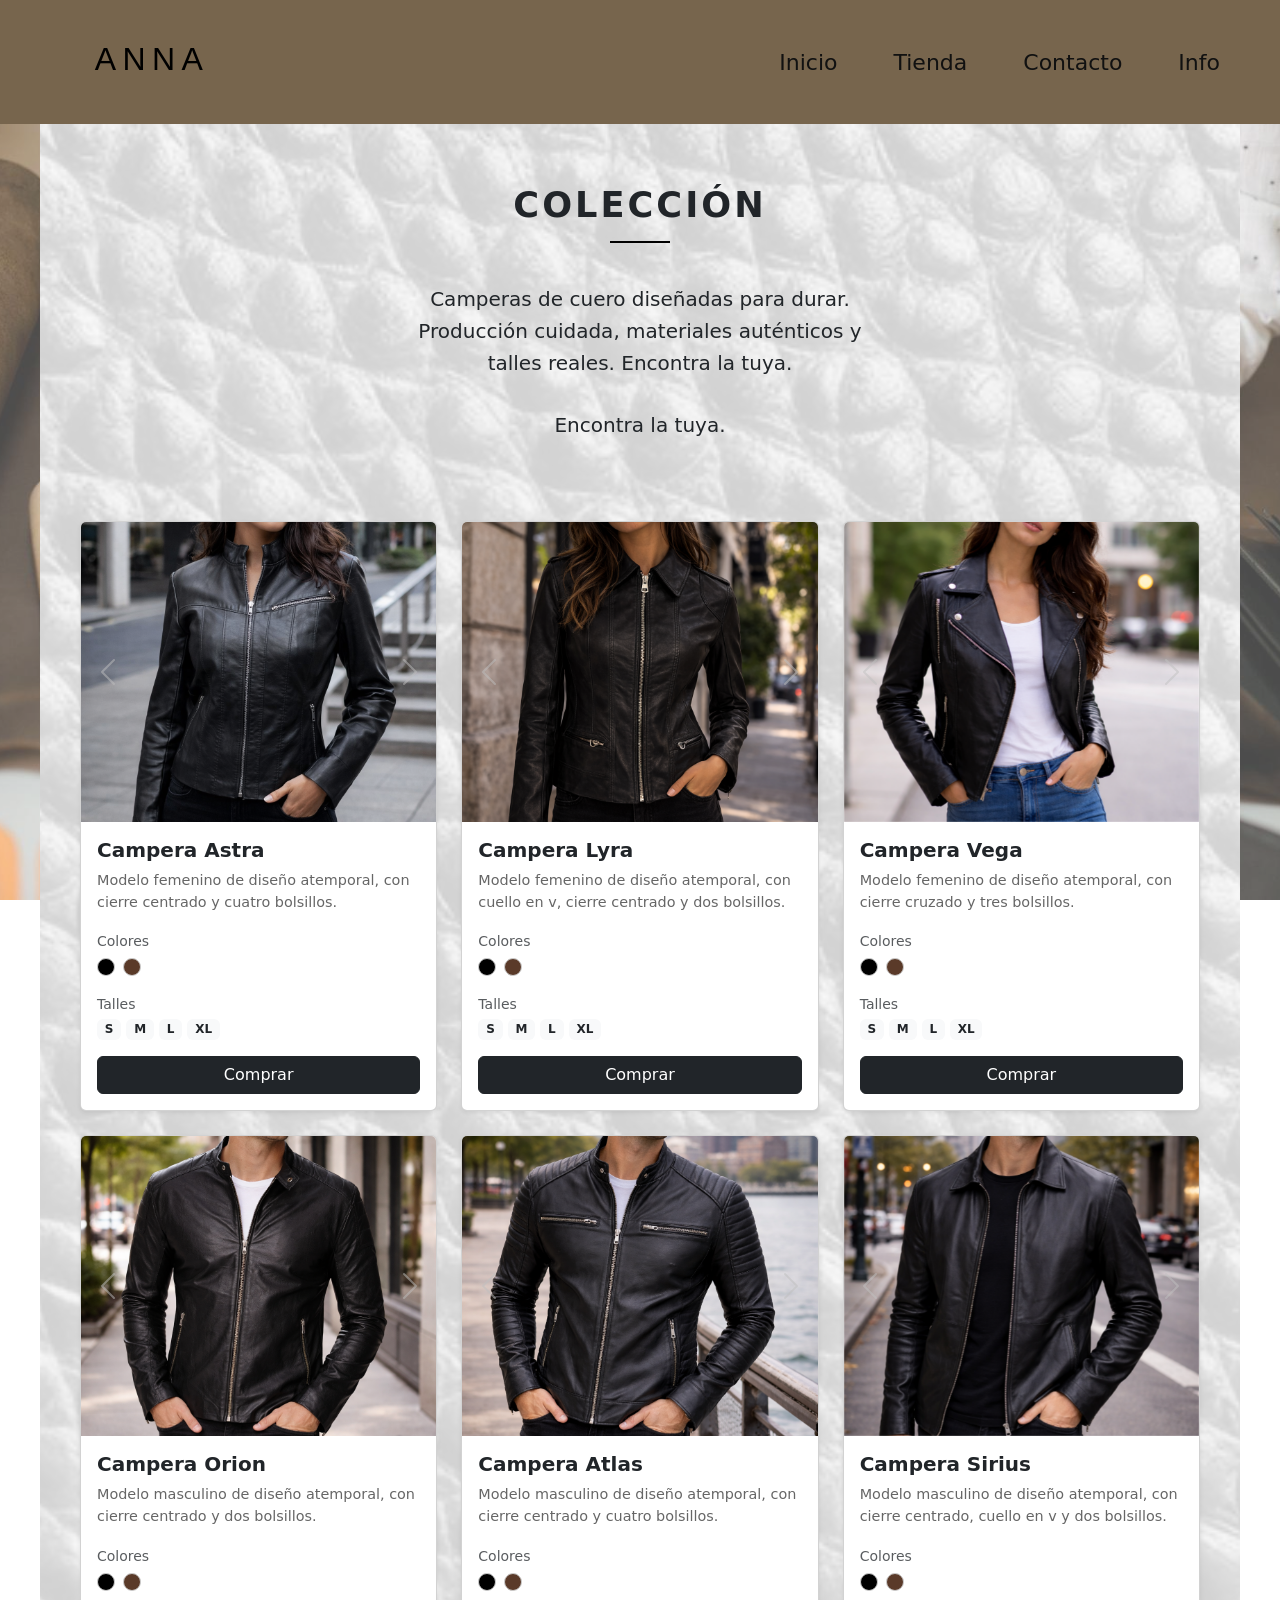
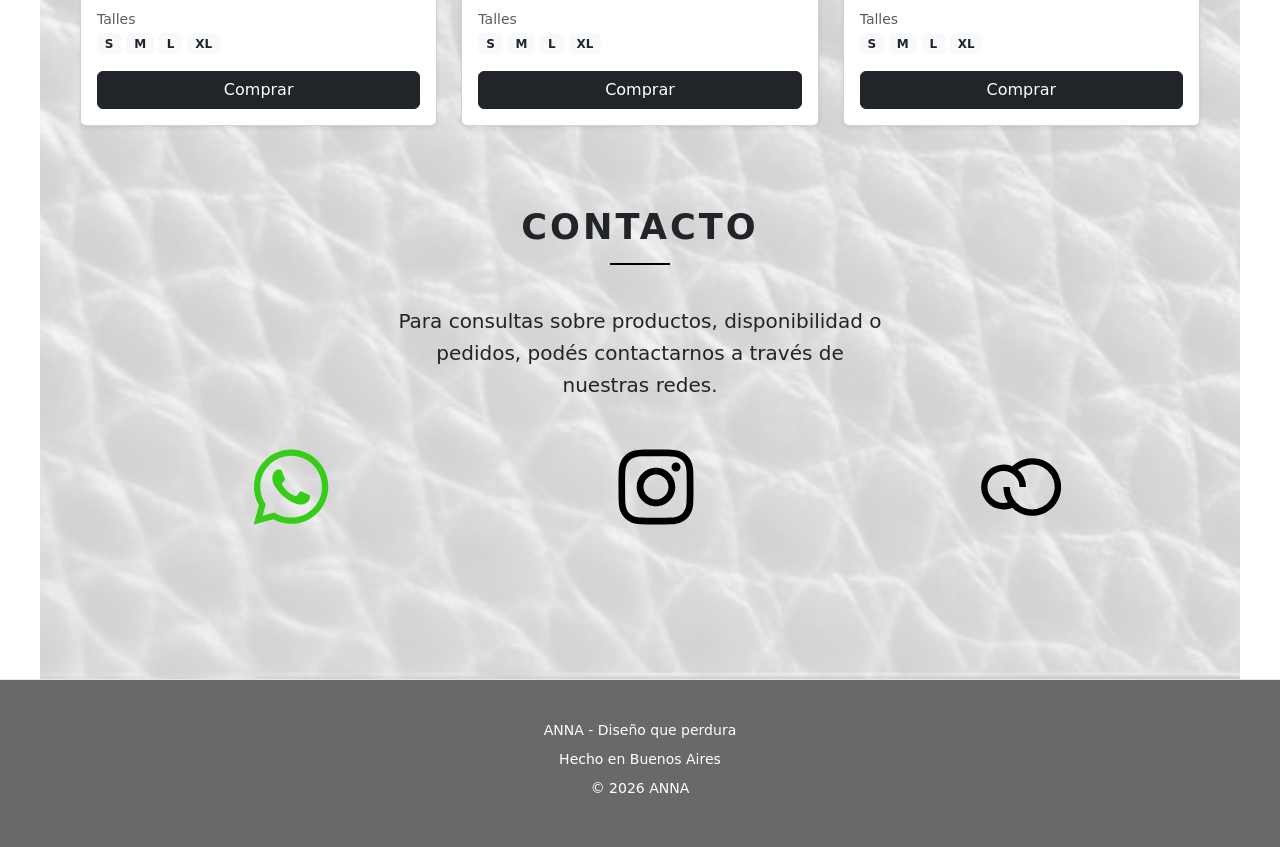
==== commit e86fc5c0: "migracion a sass completa" ====
--- a/pages/coleccion.html
+++ b/pages/coleccion.html
@@ -37,6 +37,7 @@
                     <li class="nav-item"><a class="nav-link" href="../index.html">Inicio</a></li>
                     <li class="nav-item"><a class="nav-link" href="https://anna211.mitiendanube.com/" target="_blank">Tienda</a></li>
                     <li class="nav-item"><a class="nav-link" href="#contacto">Contacto</a></li>
+                    <li class="nav-item"><a class="nav-link" href="../pages/info.html">Info</a></li>
                 </ul>
                 </div>
 
--- a/css/styles.css
+++ b/css/styles.css
@@ -74,6 +74,9 @@
 header .navbar {
   background-color: rgb(119, 101, 77);
 }
+header .navbar div ul {
+  gap: 40px;
+}
 header .navbar div ul li .nav-link {
   font-size: 22px;
   font-weight: 500;
@@ -100,6 +103,13 @@
   padding: 60px 40px;
   background-color: #fff;
   z-index: 1;
+}
+main .contenedor .coleccion-texto {
+  font-size: 20px;
+  text-align: center;
+  max-width: 500px;
+  margin: 0 auto 30px auto;
+  line-height: 1.6;
 }
 main .contenedor #hero {
   position: relative;
@@ -263,6 +273,41 @@
   width: 80px;
   height: 80px;
 }
+main .contenedor #info {
+  max-width: 800px;
+  margin: auto;
+  padding: 40px 20px;
+}
+main .contenedor #info .intro {
+  font-size: 20px;
+  text-align: center;
+  max-width: 500px;
+  margin: 0 auto 30px auto;
+  line-height: 1.6;
+}
+main .contenedor #info section {
+  margin: 40px 0;
+  border-bottom: 1px solid #ddd;
+  padding-bottom: 20px;
+}
+main .contenedor #info section h2 {
+  font-size: 24px;
+  margin-bottom: 10px;
+}
+main .contenedor #info section p {
+  font-size: 16px;
+}
+main .contenedor #info #talles img {
+  display: block;
+  width: 100%;
+  max-width: 600px;
+  height: auto;
+  margin: 30px auto;
+  border-radius: 12px;
+}
+main .contenedor #info #talles ul {
+  padding-top: 30px;
+}
 main .contenedor::before {
   content: "";
   position: absolute;
@@ -290,30 +335,33 @@
   overflow: hidden;
   transition: all 0.25s ease;
 }
+.producto-card .card-body .card-title {
+  font-weight: 600;
+}
+.producto-card .card-body .card-text {
+  font-size: 0.9rem;
+  color: #666;
+}
+.producto-card .card-body div .color-container {
+  display: flex;
+  gap: 8px;
+  margin-top: 5px;
+}
+.producto-card .card-body div .color-container .color.negro {
+  background: black;
+}
+.producto-card .card-body div .color-container .color.marron {
+  background: #5a3a29;
+}
 
 .producto-card:hover {
   transform: translateY(-6px);
   box-shadow: 0 10px 30px rgba(0, 0, 0, 0.15);
 }
 
-.card-title {
-  font-weight: 600;
-}
-
-.card-text {
-  font-size: 0.9rem;
-  color: #666;
-}
-
 .card img {
   object-fit: cover;
   height: 420px;
-}
-
-.color-container {
-  display: flex;
-  gap: 8px;
-  margin-top: 5px;
 }
 
 .color {
@@ -321,22 +369,6 @@
   height: 18px;
   border-radius: 50%;
   border: 1px solid #ccc;
-}
-
-.color.negro {
-  background: black;
-}
-
-.color.marron {
-  background: #5a3a29;
-}
-
-.coleccion-texto {
-  font-size: 20px;
-  text-align: center;
-  max-width: 500px;
-  margin: 0 auto 30px auto;
-  line-height: 1.6;
 }
 
 /* CAROUSEL */
@@ -474,5 +506,12 @@
     height: 28px;
   }
 }
+/* Imagen Talles */
+@media (max-width: 768px) {
+  .img-talles {
+    max-width: 100%;
+    margin: 20px auto;
+  }
+}
 
 /*# sourceMappingURL=styles.css.map */
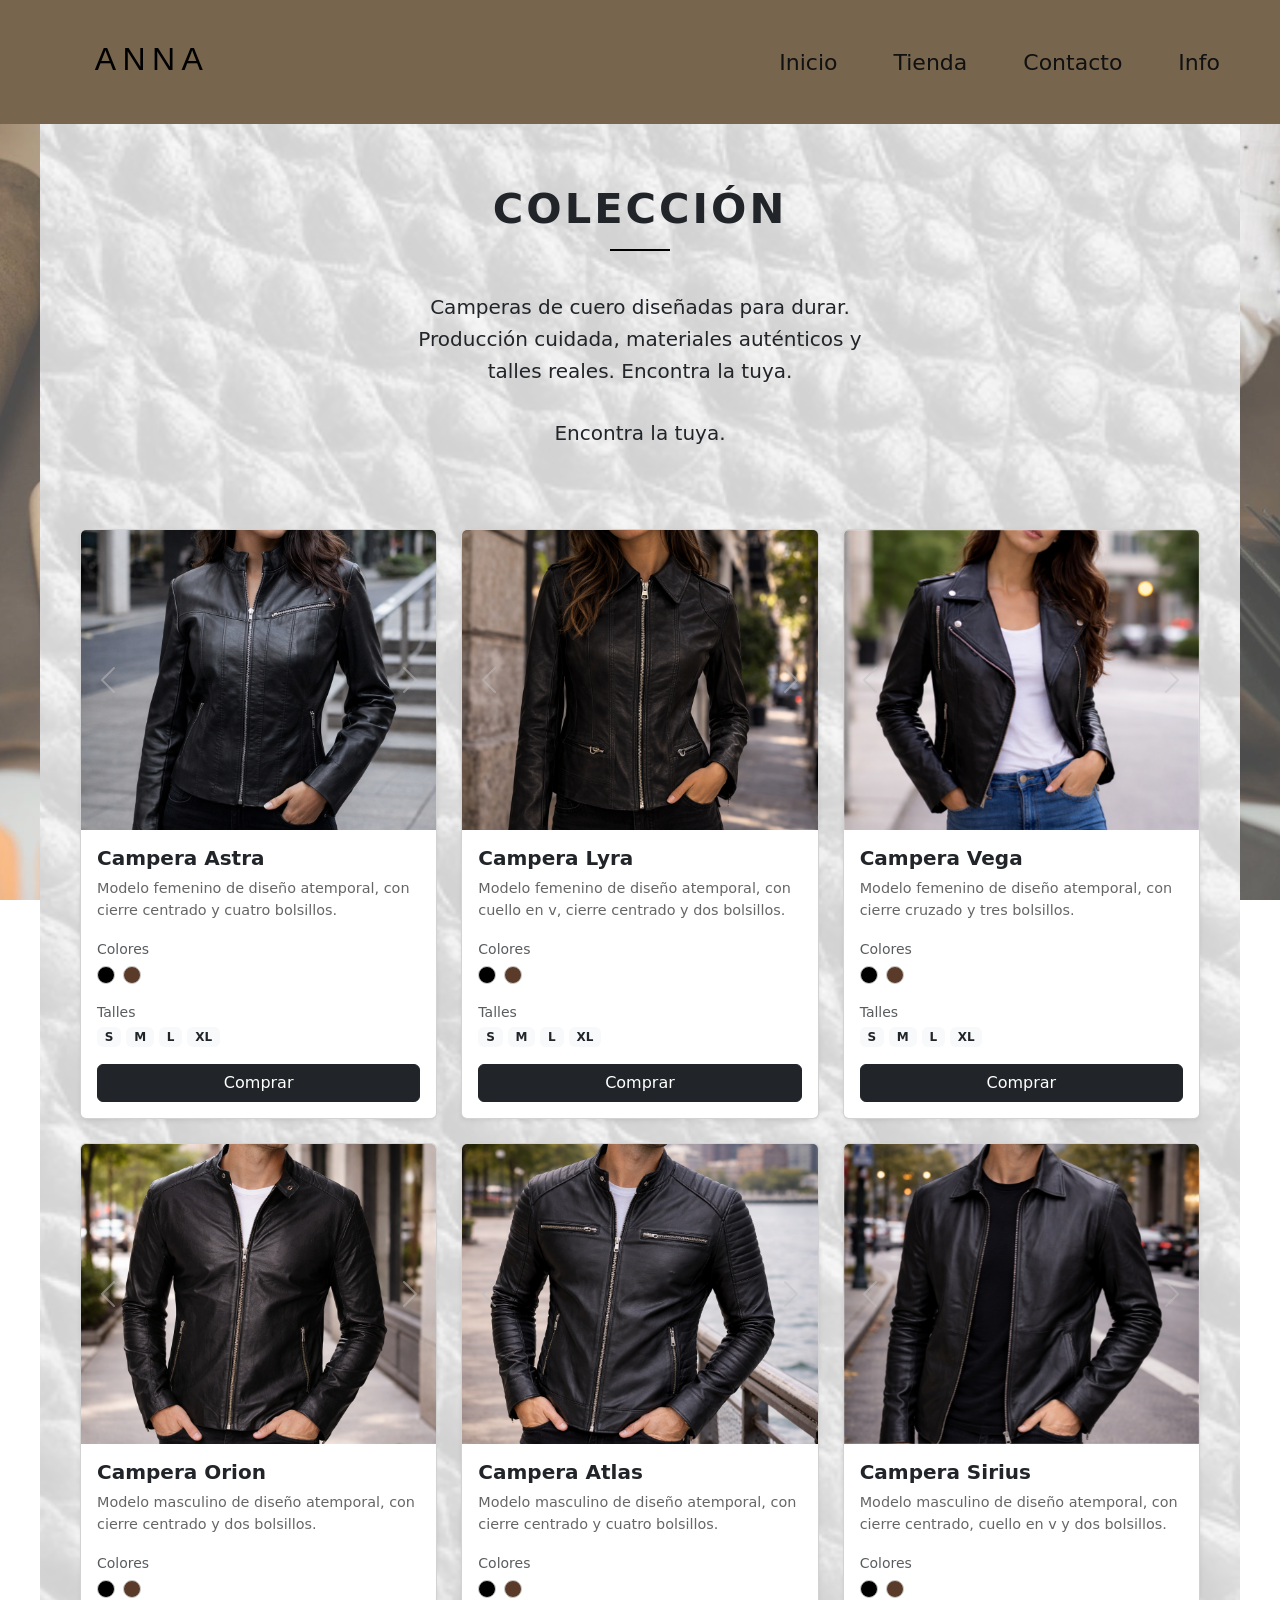
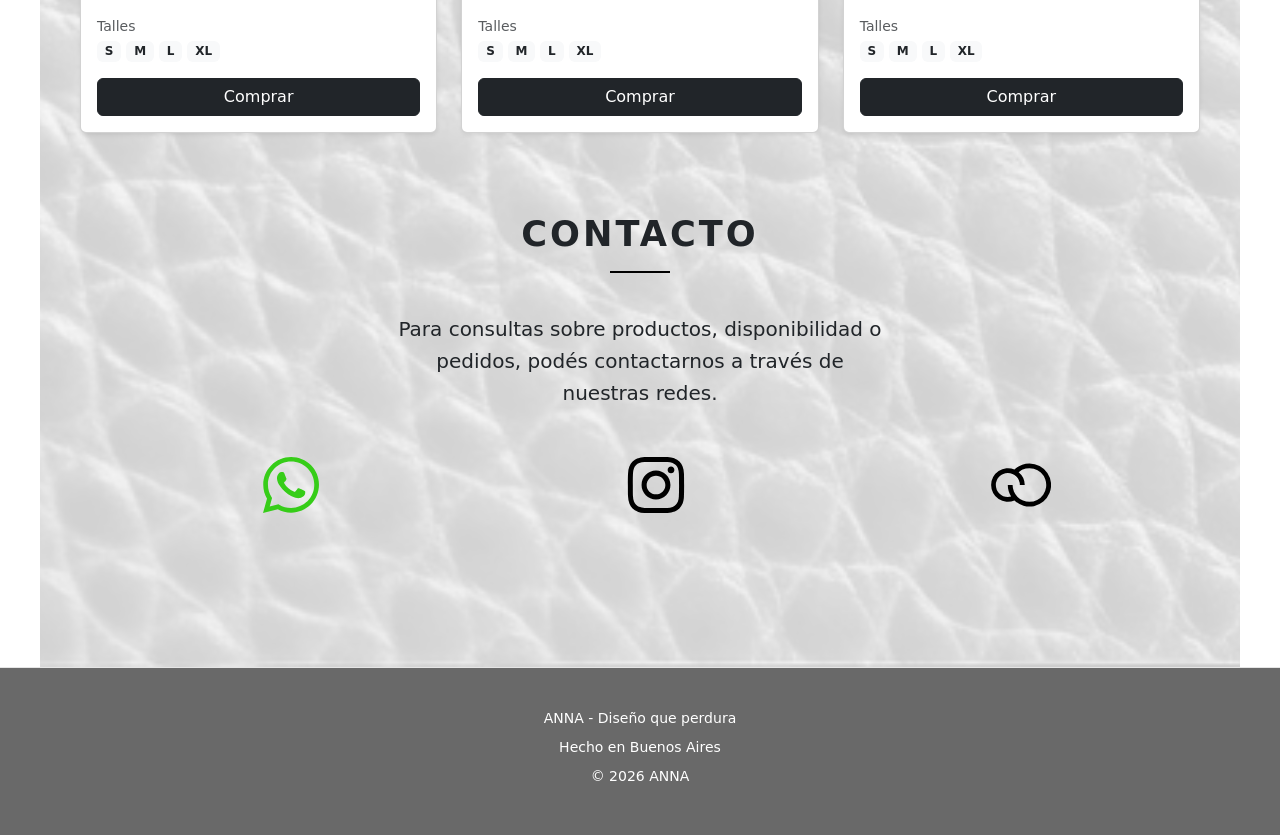
==== commit 17fb6851: "Agrego SEO al proyecto, mejoro los tamaños de los logos de las redes" ====
--- a/pages/coleccion.html
+++ b/pages/coleccion.html
@@ -19,7 +19,7 @@
             <div class="container-fluid">
 
                 <!-- Logo -->
-                <a class="navbar-brand" href="../index.html"><img class="logo" src="../images/logo-anna.svg" alt="Logo Anna"></a>
+                <a class="navbar-brand" href="../index.html" title="Ir al inicio"><img class="logo" src="../images/logo-anna.svg" alt="Logo Anna"></a>
 
                 <!-- Botón hamburguesa (solo aparece cuando colapsa) -->
                 <button 
@@ -34,10 +34,10 @@
                 <!-- Menú -->
                 <div class="collapse navbar-collapse" id="menuNav">
                 <ul class="navbar-nav ms-auto">
-                    <li class="nav-item"><a class="nav-link" href="../index.html">Inicio</a></li>
-                    <li class="nav-item"><a class="nav-link" href="https://anna211.mitiendanube.com/" target="_blank">Tienda</a></li>
-                    <li class="nav-item"><a class="nav-link" href="#contacto">Contacto</a></li>
-                    <li class="nav-item"><a class="nav-link" href="../pages/info.html">Info</a></li>
+                    <li class="nav-item"><a class="nav-link" href="../index.html" title="Ir al inicio">Inicio</a></li>
+                    <li class="nav-item"><a class="nav-link" href="https://anna211.mitiendanube.com/" target="_blank" title="Ir a tienda online">Tienda</a></li>
+                    <li class="nav-item"><a class="nav-link" href="#contacto" title="Ir a la seccion contacto">Contacto</a></li>
+                    <li class="nav-item"><a class="nav-link" href="../pages/info.html" title="Ir a la seccion informacion">Info</a></li>
                 </ul>
                 </div>
 
@@ -51,7 +51,7 @@
         <div class="contenedor">
 
             <section>
-                <h2 class="section-title">Colección</h2>
+                <h1 class="titulo-pagina">Colección</h1>
                 <p class="coleccion-texto">
                     Camperas de cuero diseñadas para durar.
                     Producción cuidada, materiales auténticos y talles reales.
@@ -75,15 +75,15 @@
                                 <div class="carousel-inner">
 
                                     <div class="carousel-item active">
-                                        <img src="../images/modelo-astra-01.jpg" class="d-block w-100" alt="Campera astra">
-                                    </div>
-
-                                    <div class="carousel-item">
-                                        <img src="../images/modelo-astra-02.jpg" class="d-block w-100" alt="Campera astra">
-                                    </div>
-
-                                    <div class="carousel-item">
-                                        <img src="../images/modelo-astra-03.jpg" class="d-block w-100" alt="Campera astra">
+                                        <img src="../images/modelo-astra-01.jpg" class="d-block w-100" alt="Campera de cuero modelo Astra negra estilo urbano">
+                                    </div>
+
+                                    <div class="carousel-item">
+                                        <img src="../images/modelo-astra-02.jpg" class="d-block w-100" alt="Campera de cuero modelo Astra negra estilo urbano">
+                                    </div>
+
+                                    <div class="carousel-item">
+                                        <img src="../images/modelo-astra-03.jpg" class="d-block w-100" alt="Campera de cuero modelo Astra negra estilo urbano">
                                     </div>
 
                                 </div>
@@ -147,15 +147,15 @@
                                 <div class="carousel-inner">
 
                                     <div class="carousel-item active">
-                                        <img src="../images/modelo-lyra-01.jpg" class="d-block w-100" alt="Campera lyra">
-                                    </div>
-
-                                    <div class="carousel-item">
-                                        <img src="../images/modelo-lyra-02.jpg" class="d-block w-100" alt="Campera lyra">
-                                    </div>
-
-                                    <div class="carousel-item">
-                                        <img src="../images/modelo-lyra-03.jpg" class="d-block w-100" alt="Campera lyra">
+                                        <img src="../images/modelo-lyra-01.jpg" class="d-block w-100" alt="Campera de cuero modelo Lyra negra estilo urbano">
+                                    </div>
+
+                                    <div class="carousel-item">
+                                        <img src="../images/modelo-lyra-02.jpg" class="d-block w-100" alt="Campera de cuero modelo Lyra negra estilo urbano">
+                                    </div>
+
+                                    <div class="carousel-item">
+                                        <img src="../images/modelo-lyra-03.jpg" class="d-block w-100" alt="Campera de cuero modelo Lyra negra estilo urbano">
                                     </div>
 
                                 </div>
@@ -219,15 +219,15 @@
                                 <div class="carousel-inner">
 
                                     <div class="carousel-item active">
-                                        <img src="../images/modelo-vega-01.jpg" class="d-block w-100" alt="Campera vega">
-                                    </div>
-
-                                    <div class="carousel-item">
-                                        <img src="../images/modelo-vega-02.jpg" class="d-block w-100" alt="Campera vega">
-                                    </div>
-
-                                    <div class="carousel-item">
-                                        <img src="../images/modelo-vega-03.jpg" class="d-block w-100" alt="Campera vega">
+                                        <img src="../images/modelo-vega-01.jpg" class="d-block w-100" alt="Campera de cuero modelo Vega negra estilo urbano">
+                                    </div>
+
+                                    <div class="carousel-item">
+                                        <img src="../images/modelo-vega-02.jpg" class="d-block w-100" alt="Campera de cuero modelo Vega negra estilo urbano">
+                                    </div>
+
+                                    <div class="carousel-item">
+                                        <img src="../images/modelo-vega-03.jpg" class="d-block w-100" alt="Campera de cuero modelo Vega negra estilo urbano">
                                     </div>
 
                                 </div>
@@ -291,15 +291,15 @@
                                 <div class="carousel-inner">
 
                                     <div class="carousel-item active">
-                                        <img src="../images/modelo-orion-01.jpg" class="d-block w-100" alt="Campera orion">
-                                    </div>
-
-                                    <div class="carousel-item">
-                                        <img src="../images/modelo-orion-02.jpg" class="d-block w-100" alt="Campera orion">
-                                    </div>
-
-                                    <div class="carousel-item">
-                                        <img src="../images/modelo-orion-03.jpg" class="d-block w-100" alt="Campera orion">
+                                        <img src="../images/modelo-orion-01.jpg" class="d-block w-100" alt="Campera de cuero modelo Orion negra estilo urbano">
+                                    </div>
+
+                                    <div class="carousel-item">
+                                        <img src="../images/modelo-orion-02.jpg" class="d-block w-100" alt="Campera de cuero modelo Orion negra estilo urbano">
+                                    </div>
+
+                                    <div class="carousel-item">
+                                        <img src="../images/modelo-orion-03.jpg" class="d-block w-100" alt="Campera de cuero modelo Orion negra estilo urbano">
                                     </div>
 
                                 </div>
@@ -363,15 +363,15 @@
                                 <div class="carousel-inner">
 
                                     <div class="carousel-item active">
-                                        <img src="../images/modelo-atlas-01.jpg" class="d-block w-100" alt="Campera atlas">
-                                    </div>
-
-                                    <div class="carousel-item">
-                                        <img src="../images/modelo-atlas-02.jpg" class="d-block w-100" alt="Campera atlas">
-                                    </div>
-
-                                    <div class="carousel-item">
-                                        <img src="../images/modelo-atlas-03.jpg" class="d-block w-100" alt="Campera atlas">
+                                        <img src="../images/modelo-atlas-01.jpg" class="d-block w-100" alt="Campera de cuero modelo Atlas negra estilo urbano">
+                                    </div>
+
+                                    <div class="carousel-item">
+                                        <img src="../images/modelo-atlas-02.jpg" class="d-block w-100" alt="Campera de cuero modelo Atlas negra estilo urbano">
+                                    </div>
+
+                                    <div class="carousel-item">
+                                        <img src="../images/modelo-atlas-03.jpg" class="d-block w-100" alt="Campera de cuero modelo Atlas negra estilo urbano">
                                     </div>
 
                                 </div>
@@ -435,15 +435,15 @@
                                 <div class="carousel-inner">
 
                                     <div class="carousel-item active">
-                                        <img src="../images/modelo-sirius-01.jpg" class="d-block w-100" alt="Campera sirius">
-                                    </div>
-
-                                    <div class="carousel-item">
-                                        <img src="../images/modelo-sirius-02.jpg" class="d-block w-100" alt="Campera sirius">
-                                    </div>
-
-                                    <div class="carousel-item">
-                                        <img src="../images/modelo-sirius-03.jpg" class="d-block w-100" alt="Campera sirius">
+                                        <img src="../images/modelo-sirius-01.jpg" class="d-block w-100" alt="Campera de cuero modelo Sirius negra estilo urbano">
+                                    </div>
+
+                                    <div class="carousel-item">
+                                        <img src="../images/modelo-sirius-02.jpg" class="d-block w-100" alt="Campera de cuero modelo Sirius negra estilo urbano">
+                                    </div>
+
+                                    <div class="carousel-item">
+                                        <img src="../images/modelo-sirius-03.jpg" class="d-block w-100" alt="Campera de cuero modelo Sirius negra estilo urbano">
                                     </div>
 
                                 </div>
@@ -512,9 +512,9 @@
                 </p>
 
                 <ul>
-                    <li><a href="https://api.whatsapp.com/send/?phone=541170271468&text&type=phone_number&app_absent=0" target="_blank"><img src="../images/whatsapp.svg" alt="Logo Whatsapp"></a></li>
-                    <li><a href="https://www.instagram.com/anna.cueros/" target="_blank"><img src="../images/instagram.svg" alt="Logo Instagram"></a></li>
-                    <li><a href="https://anna211.mitiendanube.com/" target="_blank"><img src="../images/tiendanube.svg" alt="Logo Tiendanube"></a></li>
+                    <li><a href="https://api.whatsapp.com/send/?phone=541170271468&text&type=phone_number&app_absent=0" target="_blank" title="Ir a whatsapp"><img src="../images/whatsapp.svg" alt="Contactar por WhatsApp"></a></li>
+                    <li><a href="https://www.instagram.com/anna.cueros/" target="_blank" title="Ir a instagram"><img src="../images/instagram.svg" alt="Contactar por Instagram"></a></li>
+                    <li><a href="https://anna211.mitiendanube.com/" target="_blank" title="Ir a tiendanube"><img src="../images/tiendanube.svg" alt="Contactar por Tiendanube"></a></li>
                 </ul>
 
             </section>
--- a/css/styles.css
+++ b/css/styles.css
@@ -43,6 +43,25 @@
   margin-bottom: 80px;
 }
 
+section .titulo-pagina {
+  font-size: 2.6rem;
+  font-weight: 600;
+  text-transform: uppercase;
+  letter-spacing: 3px;
+  text-align: center;
+  margin-bottom: 40px;
+  position: relative;
+}
+
+section .titulo-pagina::after {
+    content: "";
+    display: block;
+    width: 60px;
+    height: 2px;
+    background: black;
+    margin: 15px auto 0 auto;
+}
+
 .section-title {
   font-size: 2.2rem;
   font-weight: 600;
@@ -121,7 +140,7 @@
   align-items: none;
   z-index: 1;
 }
-main .contenedor #hero h2 {
+main .contenedor #hero h1 {
   font-family: "Playfair Display", serif;
   font-size: 48px;
   font-weight: 500;
@@ -270,8 +289,8 @@
   margin-bottom: 12px;
 }
 main .contenedor #contacto ul li a img {
-  width: 80px;
-  height: 80px;
+  width: 60px;
+  height: 60px;
 }
 main .contenedor #info {
   max-width: 800px;
@@ -471,7 +490,7 @@
   #hero {
     padding: 80px 30px;
   }
-  #hero h2 {
+  #hero h1 {
     font-size: 34px;
   }
   #hero p {
